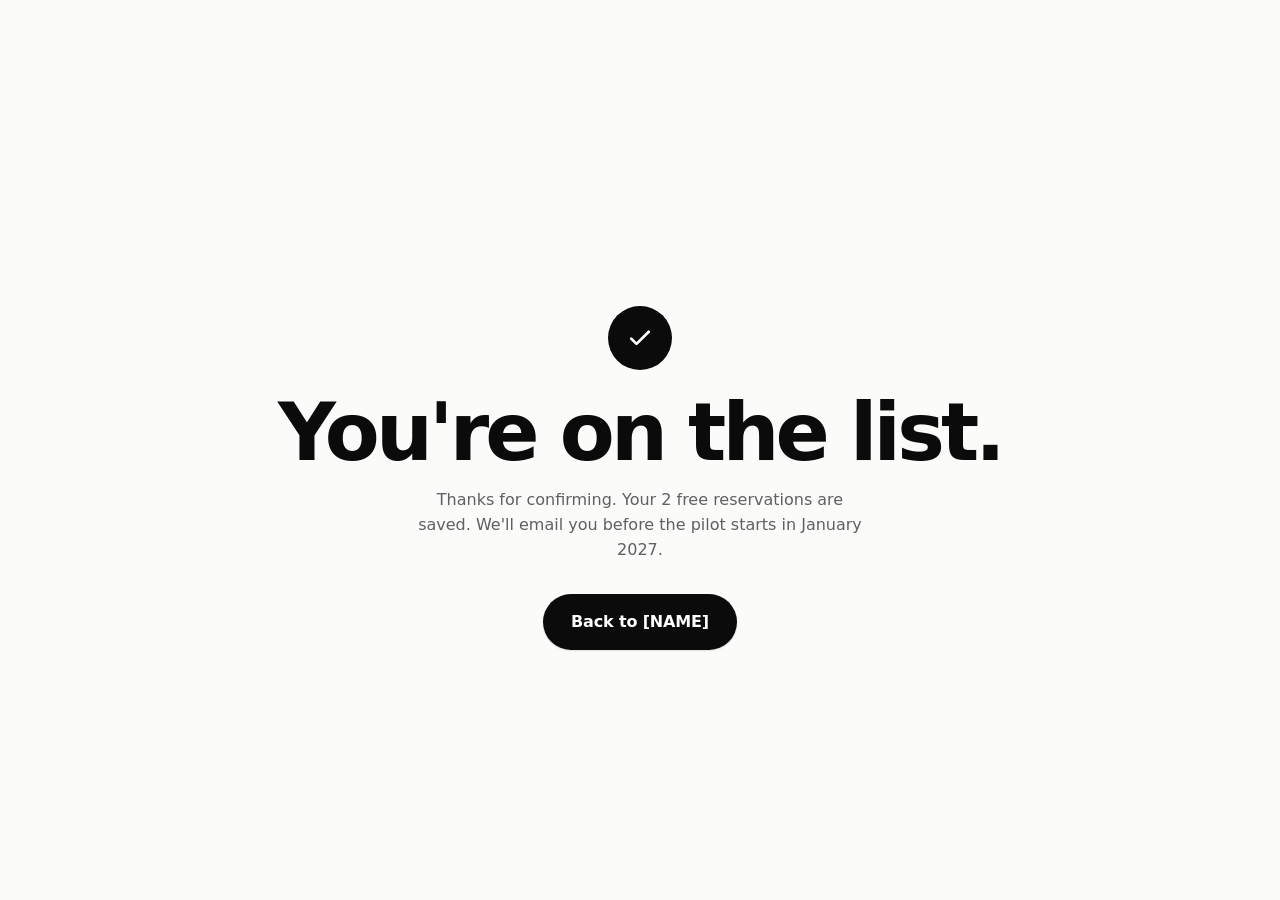
==== bikeshare-website/site/confirmed.html @ a15483eb "Add pre-launch waitlist website for the student bike sharing pilot Static one-page site in bikeshare" ====
<!doctype html>
<!-- Landing page after clicking the confirmation link in the email.
     The backend redirects here with ?status=ok | already | invalid. -->
<html lang="en">
<head>
  <meta charset="utf-8">
  <meta name="viewport" content="width=device-width, initial-scale=1, viewport-fit=cover">
  <title>You're on the list · [NAME]</title>
  <meta name="robots" content="noindex">
  <link rel="icon" href="img/favicon.svg" type="image/svg+xml">
  <link rel="stylesheet" href="css/style.css">
  <script src="js/confirmed.js" defer></script>
</head>
<body>
  <main class="page-center">
    <div>
      <div class="thanks__icon" data-icon><svg viewBox="0 0 24 24"><path d="M5 12.5l4.2 4.2L19 7" fill="none" stroke="currentColor" stroke-width="2.2" stroke-linecap="round" stroke-linejoin="round"/></svg></div>
      <h1 class="h2" data-title>You're on the list.</h1>
      <p data-text>Thanks for confirming. Your 2 free reservations are saved. We'll email you before the pilot starts in January 2027.</p>
      <a class="btn btn--dark btn--lg" href="index.html">Back to [NAME]</a>
    </div>
  </main>
</body>
</html>
---- bikeshare-website/site/css/style.css ----
/* ==========================================================================
   [NAME] · stylesheet
   --------------------------------------------------------------------------
   1. Design tokens (colours, type, spacing)  <- change the look here
   2. Font (self-hosted Inter)
   3. Base + layout helpers
   4. Buttons, badges, lists
   5. Header: liquid glass pill + frosted fallback
   6. Sections (hero, ticker, problem, steps, pricing, owners, safety,
      sign up, FAQ, team, footer)
   7. Phone mockups
   8. Scroll animations + reduced motion
   9. Legal pages
   ========================================================================== */

/* 1. DESIGN TOKENS --------------------------------------------------------- */
:root {
  --bg: #FBFBFA;          /* page background (light off-white) */
  --surface: #FFFFFF;     /* inputs, featured cards */
  --card: #F2F2EF;        /* soft light grey cards */
  --ink: #0B0B0C;         /* near-black text + dark buttons */
  --ink-2: #5F5F64;       /* calm grey body text */
  --ink-3: #8E8E93;       /* hints, captions */
  --line: #E6E6E2;        /* hairlines */
  --accent: #FF5A1F;      /* the ONE accent colour, use sparingly */
  --accent-soft: #FFE6DC;
  --ok: #22A861;          /* "free" status in the app mockups */

  --font: "Inter", ui-sans-serif, system-ui, -apple-system, "Segoe UI", Roboto, sans-serif;
  --radius-sm: 14px;
  --radius: 24px;         /* cards */
  --radius-lg: 32px;      /* big cards */
  --container: 1120px;
  --gutter: 20px;
  --section: clamp(88px, 13vw, 168px);
  --ease: cubic-bezier(.2, .7, .2, 1);

  color-scheme: light;
  interpolate-size: allow-keywords; /* smooth FAQ open/close in browsers that support it */
}

/* 2. FONT -----------------------------------------------------------------
   Inter variable (weights 100-900), Latin subset, served from /fonts.
   License: SIL Open Font License, see fonts/OFL-LICENSE.txt */
@font-face {
  font-family: "Inter";
  src: url("../fonts/inter-latin-wght.woff2") format("woff2");
  font-weight: 100 900;
  font-style: normal;
  font-display: swap;
}

/* 3. BASE ------------------------------------------------------------------ */
*, *::before, *::after { box-sizing: border-box; }
html { -webkit-text-size-adjust: 100%; scroll-behavior: smooth; scroll-padding-top: 96px; }
body {
  margin: 0;
  background: var(--bg);
  color: var(--ink);
  font-family: var(--font);
  font-size: 16px;
  line-height: 1.55;
  font-feature-settings: "cv11", "ss03";
  -webkit-font-smoothing: antialiased;
  -moz-osx-font-smoothing: grayscale;
  text-rendering: optimizeLegibility;
  overflow-x: clip;
}
img, svg { display: block; max-width: 100%; }
a { color: inherit; }
h1, h2, h3, h4, p { margin: 0; }
ul { margin: 0; padding: 0; list-style: none; }
button, input, select { font: inherit; color: inherit; }
:focus-visible { outline: 2px solid var(--accent); outline-offset: 3px; border-radius: 6px; }
[hidden] { display: none !important; }

.svg-defs { position: absolute; width: 0; height: 0; overflow: hidden; }
.skip-link {
  position: absolute; left: 12px; top: -60px; z-index: 100;
  background: var(--ink); color: #fff; padding: 10px 16px; border-radius: 999px; text-decoration: none;
}
.skip-link:focus { top: 12px; }

.container { width: 100%; max-width: calc(var(--container) + 2 * var(--gutter)); margin-inline: auto; padding-inline: var(--gutter); }
.container--narrow { max-width: calc(800px + 2 * var(--gutter)); }
.section { padding-block: var(--section); }
.section--tight-top { padding-top: 0; }

/* Typography scale: huge, tight headlines vs. small calm body */
.eyebrow {
  display: inline-flex; align-items: center; gap: 8px;
  font-size: 13px; font-weight: 600; color: var(--ink-2); letter-spacing: .01em;
  margin-bottom: 20px;
}
.eyebrow::before { content: ""; width: 6px; height: 6px; border-radius: 50%; background: var(--accent); }
.h2 {
  font-size: clamp(2.5rem, 7.4vw, 5rem);
  font-weight: 700; letter-spacing: -.048em; line-height: .98;
  max-width: 13em; text-wrap: balance;
}
.h2--sm { font-size: clamp(2.5rem, 6vw, 4rem); }
.h3 { font-size: clamp(1.35rem, 2.6vw, 1.75rem); font-weight: 650; letter-spacing: -.03em; line-height: 1.1; text-wrap: balance; }
.lead { margin-top: 20px; font-size: clamp(1rem, 1.6vw, 1.15rem); color: var(--ink-2); max-width: 34em; text-wrap: pretty; }

/* 4. BUTTONS, BADGES, LISTS ----------------------------------------------- */
.btn {
  --h: 48px;
  display: inline-flex; align-items: center; justify-content: center; gap: 10px;
  height: var(--h); padding: 0 22px; border: 0; border-radius: 999px;
  font-size: 15px; font-weight: 600; letter-spacing: -.01em; text-decoration: none; white-space: nowrap;
  cursor: pointer;
  transition: transform .25s var(--ease), background-color .25s, color .25s, box-shadow .25s;
}
.btn:active { transform: scale(.98); }
.btn--sm { --h: 42px; padding: 0 18px; font-size: 14px; }
.btn--lg { --h: 56px; padding: 0 28px; font-size: 16px; }
.btn--block { width: 100%; }
.btn--dark { background: var(--ink); color: #fff; box-shadow: 0 1px 2px rgba(0,0,0,.12); }
.btn--dark:hover { background: #26262A; transform: translateY(-1px); box-shadow: 0 8px 20px -6px rgba(0,0,0,.35); }
.btn--outline { background: transparent; color: var(--ink); box-shadow: inset 0 0 0 1.5px var(--ink); }
.btn--outline:hover { background: var(--ink); color: #fff; transform: translateY(-1px); }
.btn--light { background: #fff; color: var(--ink); }
.btn--light:hover { background: #ECECEA; transform: translateY(-1px); }
.btn__icon { width: 18px; height: 18px; transition: transform .25s var(--ease); }
.btn:hover .btn__icon { transform: translateX(3px); }
.btn[aria-busy="true"] { opacity: .7; pointer-events: none; }

.badge {
  display: inline-flex; align-items: center; gap: 10px;
  padding: 7px 14px 7px 10px; border-radius: 999px;
  background: var(--surface); box-shadow: inset 0 0 0 1px var(--line), 0 1px 2px rgba(0,0,0,.04);
  font-size: 14px; font-weight: 550; color: var(--ink);
}
.badge__dot { width: 8px; height: 8px; border-radius: 50%; background: var(--accent); box-shadow: 0 0 0 4px var(--accent-soft); }

.list { display: grid; gap: 12px; margin: 24px 0 28px; font-size: 15px; color: var(--ink-2); }
.list li { display: flex; gap: 12px; align-items: flex-start; }
.list svg { flex: none; width: 20px; height: 20px; margin-top: 1px; color: var(--ink); }
.list--lg { font-size: 16px; gap: 14px; }
.pill-note {
  display: inline-block; margin-left: 4px; padding: 1px 8px; border-radius: 999px;
  background: var(--card); color: var(--ink-2); font-size: 12px; font-weight: 600; vertical-align: 1px;
}
.dot { display: inline-block; width: 8px; height: 8px; border-radius: 50%; background: var(--ink-3); }
.dot--ok { background: var(--ok); }

.card { background: var(--card); border-radius: var(--radius); }

/* 5. HEADER · LIQUID GLASS -------------------------------------------------
   Default styles = frosted-glass fallback (Safari, Firefox, iOS browsers).
   js/liquid-glass.js adds .glass--svg in Chromium, which switches to the
   real refraction filter defined in index.html (#liquid-glass). */
.site-header {
  position: fixed; z-index: 50; left: 0; right: 0;
  top: max(12px, env(safe-area-inset-top));
  display: flex; flex-direction: column; align-items: center; gap: 8px;
  padding-inline: 12px;
  pointer-events: none;
}
.glass {
  pointer-events: auto;
  position: relative; isolation: isolate;
  display: flex; align-items: center; gap: 8px;
  width: min(100%, 780px); height: 60px; padding: 0 8px 0 16px;
  border-radius: 999px;

  /* Frosted fallback: blur + saturation */
  background: rgba(255, 255, 255, .64);
  -webkit-backdrop-filter: blur(18px) saturate(180%);
  backdrop-filter: blur(18px) saturate(180%);

  /* Specular rims (bright top, softer bottom) + soft floating shadow */
  box-shadow:
    inset 0 1px 0 rgba(255, 255, 255, .95),
    inset 0 -1px 0 rgba(255, 255, 255, .5),
    inset 0 0 0 1px rgba(255, 255, 255, .28),
    0 0 0 .5px rgba(0, 0, 0, .07),
    0 2px 4px rgba(0, 0, 0, .04),
    0 14px 34px -10px rgba(0, 0, 0, .22);
  transition: box-shadow .3s, background-color .3s;
}
/* Gradient rim: catches light top-left and bottom, like a curved glass edge */
.glass::before {
  content: ""; position: absolute; inset: 0; z-index: -1; border-radius: inherit; padding: 1px;
  background: linear-gradient(170deg, rgba(255,255,255,1) 0%, rgba(255,255,255,.15) 35%, rgba(255,255,255,0) 60%, rgba(255,255,255,.7) 100%);
  -webkit-mask: linear-gradient(#000 0 0) content-box, linear-gradient(#000 0 0);
  -webkit-mask-composite: xor;
  mask: linear-gradient(#000 0 0) content-box exclude, linear-gradient(#000 0 0);
  pointer-events: none;
}
/* Soft inner sheen along the top half */
.glass::after {
  content: ""; position: absolute; inset: 1px; z-index: -1; border-radius: inherit;
  background: radial-gradient(120% 90% at 50% -30%, rgba(255,255,255,.55), rgba(255,255,255,0) 60%);
  pointer-events: none;
}
/* Real liquid glass (Chromium): refraction via SVG filter, very light tint so
   the bent content stays visible. The tint is a bit stronger in the middle. */
.glass.glass--svg {
  background:
    radial-gradient(70% 120% at 50% 50%, rgba(255,255,255,.34), rgba(255,255,255,.12));
  -webkit-backdrop-filter: url(#liquid-glass);
  backdrop-filter: url(#liquid-glass);
}
/* Users who ask for less transparency get a solid header */
@media (prefers-reduced-transparency: reduce) {
  .glass, .glass.glass--svg { background: rgba(255,255,255,.97); -webkit-backdrop-filter: none; backdrop-filter: none; }
}

.logo { display: inline-flex; align-items: center; gap: 9px; text-decoration: none; font-weight: 700; letter-spacing: -.03em; font-size: 17px; margin-right: auto; }
.logo__mark { width: 30px; height: 30px; color: var(--ink); }
.logo__mark svg { width: 100%; height: 100%; }

.nav { position: relative; display: flex; align-items: center; gap: 2px; }
.nav__link {
  position: relative; z-index: 1;
  padding: 9px 15px; border-radius: 999px;
  font-size: 14px; font-weight: 550; color: #2A2A2E; text-decoration: none;
  transition: color .2s;
}
.nav__link:hover { color: var(--ink); }
/* The small glass "lens" that slides to the hovered link (positioned by JS) */
.nav__lens {
  position: absolute; left: 0; top: 50%; height: 38px; width: var(--w, 0px);
  transform: translate(var(--x, 0px), -50%);
  border-radius: 999px;
  background: rgba(255, 255, 255, .6);
  box-shadow: inset 0 1px 0 #fff, inset 0 -1px 0 rgba(255,255,255,.6), 0 0 0 .5px rgba(0,0,0,.06), 0 4px 12px -4px rgba(0,0,0,.18);
  -webkit-backdrop-filter: blur(6px) saturate(160%);
  backdrop-filter: blur(6px) saturate(160%);
  opacity: 0;
  transition: transform .45s var(--ease), width .45s var(--ease), opacity .25s;
  pointer-events: none;
}
.nav.is-hovering .nav__lens { opacity: 1; }
.header__cta { margin-left: 4px; }
.show-xs { display: none; }

.menu-toggle {
  display: none; width: 42px; height: 42px; border: 0; border-radius: 50%;
  background: rgba(255,255,255,.5); box-shadow: inset 0 0 0 1px rgba(0,0,0,.06);
  align-items: center; justify-content: center; cursor: pointer;
}
.menu-toggle svg { width: 20px; height: 20px; }
.mobile-menu {
  pointer-events: auto;
  width: min(100%, 780px); padding: 8px; border-radius: 24px;
  display: grid;
  background: rgba(255,255,255,.9);
  -webkit-backdrop-filter: blur(20px) saturate(180%);
  backdrop-filter: blur(20px) saturate(180%);
  box-shadow: inset 0 1px 0 #fff, 0 0 0 .5px rgba(0,0,0,.07), 0 18px 40px -12px rgba(0,0,0,.25);
  animation: menu-in .3s var(--ease);
}
.mobile-menu a { padding: 14px 16px; border-radius: 14px; font-size: 17px; font-weight: 600; letter-spacing: -.02em; text-decoration: none; }
.mobile-menu a:active { background: rgba(0,0,0,.05); }
@keyframes menu-in { from { opacity: 0; transform: translateY(-8px) scale(.98); } }

@media (max-width: 760px) {
  .nav { display: none; }
  .menu-toggle { display: inline-flex; }
  .glass { height: 56px; padding: 0 7px 0 14px; gap: 6px; }
}
@media (max-width: 380px) {
  .hide-xs { display: none; }
  .show-xs { display: inline; }
}

/* 6. SECTIONS -------------------------------------------------------------- */

/* --- Hero --- */
.hero { position: relative; padding-top: clamp(128px, 13vw, 168px); overflow: hidden; }
.hero__map { position: absolute; inset: 0 0 auto 0; width: 100%; height: 760px; z-index: -1; pointer-events: none; }
.hero__route { animation: route 30s linear infinite; }
@keyframes route { to { stroke-dashoffset: -600; } }
.hero__inner { display: flex; flex-direction: column; align-items: center; text-align: center; }
.hero__title {
  margin-top: 28px;
  font-size: clamp(3.5rem, 13vw, 8rem);
  font-weight: 750; letter-spacing: -.058em; line-height: .9;
}
.hero__sub { margin-top: 24px; font-size: clamp(1.05rem, 2vw, 1.3rem); color: var(--ink-2); max-width: 26em; text-wrap: balance; }
.hero__actions { margin-top: 36px; display: flex; flex-wrap: wrap; gap: 12px; justify-content: center; }
.hero__meta { margin-top: 20px; font-size: 13px; color: var(--ink-3); }
.hero__visual {
  position: relative; margin-top: clamp(56px, 6vw, 72px);
  aspect-ratio: 16 / 9; border-radius: var(--radius-lg); overflow: hidden;
  background: #DCEAFF;
}
.scene { position: absolute; inset: 0; width: 100%; height: 100%; }
.hero__phones {
  position: absolute; inset: 0; display: flex; justify-content: center; align-items: flex-start;
  gap: clamp(16px, 3vw, 40px); padding-top: 6%;
}
.phone--main { font-size: clamp(12px, 1.55vw, 17.5px); }
.phone--side { font-size: clamp(11px, 1.3vw, 15px); margin-top: 7%; }
@media (max-width: 760px) {
  .hero__actions { width: 100%; flex-direction: column; }
  .hero__actions .btn { width: 100%; }
  .hero__visual { aspect-ratio: 4 / 5; border-radius: 28px; }
  .hero__phones { padding-top: 10%; }
  .phone--main { font-size: clamp(11px, 3.6vw, 15px); }
  .phone--side { display: none; }
}

/* --- Trust ticker --- */
.ticker {
  margin-top: clamp(48px, 7vw, 80px);
  border-block: 1px solid var(--line);
  overflow: hidden; padding-block: 20px;
  -webkit-mask: linear-gradient(90deg, transparent, #000 10%, #000 90%, transparent);
  mask: linear-gradient(90deg, transparent, #000 10%, #000 90%, transparent);
}
.ticker__track { display: flex; width: max-content; animation: ticker 42s linear infinite; }
.ticker:hover .ticker__track { animation-play-state: paused; }
.ticker__list { display: flex; flex: none; }
.ticker__list li { display: flex; align-items: center; white-space: nowrap; font-size: 15px; font-weight: 550; color: var(--ink-2); letter-spacing: -.01em; }
.ticker__list li::after { content: ""; width: 5px; height: 5px; margin: 0 28px; border-radius: 50%; background: var(--ink-3); }
@keyframes ticker { to { transform: translateX(-50%); } }

/* --- Problem --- */
.bignum { margin-top: clamp(56px, 9vw, 112px); }
.bignum__value {
  font-size: clamp(6rem, 25vw, 17rem); font-weight: 750; letter-spacing: -.07em; line-height: .82;
  font-variant-numeric: tabular-nums;
}
.bignum__value span { color: var(--accent); letter-spacing: -.05em; }
.bignum__caption { margin-top: 20px; font-size: clamp(1.25rem, 3vw, 2rem); letter-spacing: -.03em; line-height: 1.2; color: var(--ink-2); font-weight: 550; }
.bignum__caption strong { color: var(--ink); font-weight: 650; }

.compare { margin-top: 48px; display: grid; gap: 14px; max-width: 640px; }
.compare__row { display: grid; grid-template-columns: 72px 1fr 112px; align-items: center; gap: 16px; font-size: 14px; color: var(--ink-2); }
.compare__label { font-weight: 600; color: var(--ink); }
.compare__bar { height: 10px; border-radius: 99px; background: #CFCFCB; width: calc(var(--v) / 30 * 100%); transform-origin: left; }
.compare__row--accent .compare__bar { background: var(--accent); }
.compare__row--accent .compare__val { color: var(--ink); font-weight: 600; }
.js .compare .compare__bar { transform: scaleX(0); transition: transform 1.2s var(--ease) .3s; }
.js .compare.is-in .compare__bar { transform: none; }

/* --- How it works --- */
.steps { margin-top: clamp(48px, 7vw, 80px); display: grid; grid-template-columns: repeat(2, 1fr); gap: 16px; }
.step { display: flex; flex-direction: column; padding: clamp(28px, 4vw, 44px); padding-bottom: 0; overflow: hidden; transition: transform .4s var(--ease), box-shadow .4s; }
.step:hover { transform: translateY(-4px); box-shadow: 0 24px 48px -24px rgba(0,0,0,.18); }
.step__num { display: block; font-size: 13px; font-weight: 650; color: var(--accent); margin-bottom: 18px; font-variant-numeric: tabular-nums; }
.step__text p { margin-top: 12px; color: var(--ink-2); font-size: 15px; max-width: 26em; }
.step__visual { margin-top: 36px; height: 280px; display: flex; justify-content: center; align-items: flex-start; overflow: hidden; }
.phone--crop { font-size: 14px; transition: transform .5s var(--ease); }
.step:hover .phone--crop { transform: translateY(-8px); }
@media (max-width: 760px) {
  .steps { grid-template-columns: 1fr; }
  .step__visual { height: 240px; }
  .phone--crop { font-size: 13px; }
}

/* --- Pricing --- */
.plans { margin-top: clamp(48px, 7vw, 80px); display: grid; grid-template-columns: repeat(3, 1fr); gap: 16px; align-items: stretch; }
.plan { position: relative; display: flex; flex-direction: column; padding: 36px 32px 32px; transition: transform .4s var(--ease), box-shadow .4s; }
.plan:hover { transform: translateY(-4px); }
.plan .btn { margin-top: auto; }
.plan__name { font-size: 18px; font-weight: 650; letter-spacing: -.02em; }
.plan__price { margin-top: 18px; display: flex; align-items: baseline; gap: 8px; }
.plan__price b { font-size: clamp(2.8rem, 5vw, 3.6rem); font-weight: 750; letter-spacing: -.05em; line-height: 1; }
.plan__price span { font-size: 14px; color: var(--ink-2); }
.plan__desc { margin-top: 10px; font-size: 15px; color: var(--ink-2); }
.plan--featured {
  background: var(--surface);
  box-shadow: inset 0 0 0 1.5px var(--ink), 0 30px 60px -30px rgba(0,0,0,.28);
}
.plan--featured .list svg { color: var(--accent); }
.plan__badge {
  position: absolute; top: 20px; right: 20px;
  padding: 5px 11px; border-radius: 999px;
  background: var(--accent-soft); color: #B93A0B; font-size: 12px; font-weight: 650;
}
@media (max-width: 900px) {
  .plans { grid-template-columns: 1fr; }
  .plan--featured { order: -1; }
}

/* --- For owners --- */
.owner-card {
  margin-top: clamp(48px, 7vw, 80px);
  display: grid; grid-template-columns: 1.15fr 1fr; gap: clamp(32px, 5vw, 64px); align-items: center;
  padding: clamp(28px, 5vw, 64px); border-radius: var(--radius-lg); background: var(--card);
}
.owner-card__worth { display: flex; flex-wrap: wrap; align-items: baseline; gap: 4px 12px; }
.owner-card__worth b { font-size: clamp(1.8rem, 3.6vw, 2.6rem); font-weight: 750; letter-spacing: -.045em; }
.owner-card__worth span { font-size: 15px; color: var(--ink-2); }
.owner-card__req { margin-bottom: 28px; font-size: 13px; color: var(--ink-3); }
.owner-card__req b { color: var(--ink-2); font-weight: 600; }
.owner-illu {
  position: relative; aspect-ratio: 1; border-radius: var(--radius);
  background: var(--surface); box-shadow: inset 0 0 0 1px var(--line);
  display: grid; place-items: center; overflow: hidden;
}
.owner-illu::before { content: ""; position: absolute; left: 10%; right: 10%; bottom: 26%; height: 2px; background: var(--line); }
.owner-illu__bike { width: 72%; height: auto; aspect-ratio: 120 / 76; color: var(--ink); transform: translateY(4%); }
.callout {
  position: absolute; display: inline-flex; align-items: center; gap: 8px;
  padding: 8px 14px 8px 10px; border-radius: 999px; background: var(--surface);
  font-size: 13px; font-weight: 600; white-space: nowrap;
  box-shadow: 0 0 0 1px var(--line), 0 10px 24px -12px rgba(0,0,0,.25);
}
.callout svg { width: 18px; height: 18px; color: var(--accent); }
.callout--gps { top: 16%; left: 12%; }
.callout--lock { top: 30%; right: 8%; }
.callout--you { bottom: 10%; left: 50%; transform: translateX(-50%); color: var(--ink-2); }
@media (max-width: 900px) {
  .owner-card { grid-template-columns: 1fr; }
  .owner-card__visual { order: -1; }
  .owner-card .btn { width: 100%; }
}

/* --- Safety --- */
.safety { margin-top: clamp(48px, 7vw, 80px); display: grid; grid-template-columns: repeat(3, 1fr); gap: 40px 32px; }
.safety li { padding-top: 24px; border-top: 1px solid var(--line); }
.safety__icon { display: grid; place-items: center; width: 44px; height: 44px; margin-bottom: 20px; border-radius: 12px; background: var(--card); }
.safety__icon svg { width: 24px; height: 24px; }
.safety b { display: block; font-size: 17px; font-weight: 650; letter-spacing: -.02em; }
.safety p { margin-top: 6px; font-size: 15px; color: var(--ink-2); }
@media (max-width: 900px) { .safety { grid-template-columns: repeat(2, 1fr); } }
@media (max-width: 520px) { .safety { grid-template-columns: 1fr; gap: 28px; } }

/* --- Sign up --- */
.signup {
  display: grid; grid-template-columns: 1fr 1.1fr; gap: clamp(32px, 5vw, 72px);
  padding: clamp(28px, 5vw, 64px); border-radius: var(--radius-lg); background: var(--card);
}
.counter { margin-top: 40px; display: grid; gap: 18px; max-width: 380px; }
.counter__total { font-size: 15px; color: var(--ink-2); }
.counter__total b { display: block; font-size: clamp(3rem, 6vw, 4.25rem); font-weight: 750; letter-spacing: -.05em; line-height: 1; color: var(--ink); font-variant-numeric: tabular-nums; margin-bottom: 6px; }
.goal__row { display: flex; justify-content: space-between; font-size: 13px; color: var(--ink-2); margin-bottom: 8px; font-variant-numeric: tabular-nums; }
.goal__row b { color: var(--ink); font-weight: 650; }
.goal__bar { height: 6px; border-radius: 99px; background: #E0E0DC; overflow: hidden; }
.goal__bar i { display: block; height: 100%; width: 0; border-radius: inherit; background: var(--ink); transition: width 1.2s var(--ease); }
.goal:last-child .goal__bar i { background: var(--accent); }

.signup__formwrap { background: var(--surface); border-radius: var(--radius); padding: clamp(22px, 3.5vw, 36px); box-shadow: 0 1px 2px rgba(0,0,0,.04); }
.form { display: grid; gap: 18px; }
.field { display: grid; gap: 8px; margin: 0; padding: 0; border: 0; min-width: 0; }
.field label, .field legend { font-size: 14px; font-weight: 600; padding: 0; margin-bottom: 0; }
.field legend { margin-bottom: 8px; }
.field input, .field select {
  width: 100%; height: 52px; padding: 0 16px;
  border: 1px solid var(--line); border-radius: var(--radius-sm); background: var(--bg);
  font-size: 16px; /* 16px prevents iOS zoom on focus */
  transition: border-color .2s, box-shadow .2s, background-color .2s;
  -webkit-appearance: none; appearance: none;
}
.field select {
  background-image: url("data:image/svg+xml,%3Csvg xmlns='http://www.w3.org/2000/svg' viewBox='0 0 24 24'%3E%3Cpath d='M6 9l6 6 6-6' fill='none' stroke='%230B0B0C' stroke-width='2' stroke-linecap='round'/%3E%3C/svg%3E");
  background-repeat: no-repeat; background-position: right 14px center; background-size: 18px;
}
.field input::placeholder { color: #A5A5A9; }
.field input:focus, .field select:focus { outline: none; background: var(--surface); border-color: var(--ink); box-shadow: 0 0 0 4px rgba(11,11,12,.07); }
.field input[aria-invalid="true"], .field select[aria-invalid="true"] { border-color: #D93A2B; box-shadow: 0 0 0 4px rgba(217,58,43,.1); }
.field__hint { font-size: 13px; color: var(--ink-3); }

.segmented { display: grid; grid-template-columns: repeat(3, 1fr); gap: 4px; padding: 4px; border-radius: var(--radius-sm); background: var(--card); }
.segmented label { position: relative; margin: 0; cursor: pointer; }
.segmented input { position: absolute; opacity: 0; inset: 0; cursor: pointer; }
.segmented span {
  display: flex; align-items: center; justify-content: center; text-align: center;
  min-height: 44px; padding: 6px 8px; border-radius: 11px;
  font-size: 14px; font-weight: 600; color: var(--ink-2); line-height: 1.2;
  transition: background-color .25s, color .25s, box-shadow .25s;
}
.segmented input:checked + span { background: var(--ink); color: #fff; box-shadow: 0 2px 6px rgba(0,0,0,.18); }
.segmented input:focus-visible + span { outline: 2px solid var(--accent); outline-offset: 2px; }

.check { position: relative; display: flex; gap: 12px; align-items: flex-start; font-size: 14px; color: var(--ink-2); cursor: pointer; line-height: 1.45; }
.check input { position: absolute; opacity: 0; width: 22px; height: 22px; margin: 0; cursor: pointer; }
.check__box {
  flex: none; display: grid; place-items: center; width: 22px; height: 22px; border-radius: 7px;
  background: var(--bg); box-shadow: inset 0 0 0 1.5px #C9C9C5; transition: background-color .2s, box-shadow .2s;
}
.check__box svg { width: 14px; height: 14px; color: #fff; opacity: 0; transform: scale(.6); transition: opacity .2s, transform .25s var(--ease); }
.check input:checked + .check__box { background: var(--ink); box-shadow: none; }
.check input:checked + .check__box svg { opacity: 1; transform: none; }
.check input:focus-visible + .check__box { outline: 2px solid var(--accent); outline-offset: 2px; }
.check input[aria-invalid="true"] + .check__box { box-shadow: inset 0 0 0 1.5px #D93A2B; }
.check a { color: var(--ink); text-underline-offset: 2px; }

.hp { position: absolute; left: -10000px; width: 1px; height: 1px; overflow: hidden; }
.form__error { padding: 12px 14px; border-radius: 12px; background: #FDECEA; color: #A42A1E; font-size: 14px; }
.form__fine { font-size: 13px; color: var(--ink-3); text-align: center; }

.thanks { text-align: center; padding: 32px 8px; outline: none; animation: thanks-in .6s var(--ease); }
.thanks__icon { display: grid; place-items: center; width: 64px; height: 64px; margin: 0 auto 24px; border-radius: 50%; background: var(--ink); color: #fff; }
.thanks__icon svg { width: 30px; height: 30px; }
.thanks p { margin: 12px auto 0; max-width: 26em; color: var(--ink-2); }
.thanks p b { color: var(--ink); overflow-wrap: anywhere; }
@keyframes thanks-in { from { opacity: 0; transform: translateY(12px); } }

@media (max-width: 900px) {
  .signup { grid-template-columns: 1fr; }
  .signup__formwrap { margin-inline: calc(clamp(28px, 5vw, 64px) * -1 + 8px); margin-bottom: calc(clamp(28px, 5vw, 64px) * -1 + 8px); }
}

/* --- FAQ --- */
.faq { margin-top: 48px; border-top: 1px solid var(--line); }
.faq details { border-bottom: 1px solid var(--line); }
.faq summary {
  display: flex; align-items: center; justify-content: space-between; gap: 24px;
  padding: 24px 0; cursor: pointer; list-style: none;
  font-size: clamp(1.05rem, 2vw, 1.25rem); font-weight: 600; letter-spacing: -.02em;
}
.faq summary::-webkit-details-marker { display: none; }
.faq summary svg { flex: none; width: 22px; height: 22px; color: var(--ink-2); transition: transform .35s var(--ease); }
.faq details[open] summary svg { transform: rotate(45deg); }
.faq details p { padding-bottom: 24px; max-width: 38em; color: var(--ink-2); }
.faq details::details-content { height: 0; overflow: clip; transition: height .4s var(--ease), content-visibility .4s allow-discrete; }
.faq details[open]::details-content { height: auto; }

/* --- Team --- */
.team { margin-top: clamp(48px, 7vw, 80px); display: grid; grid-template-columns: repeat(4, 1fr); gap: 16px; }
.team li { display: flex; flex-direction: column; padding: 28px; border-radius: var(--radius); background: var(--card); transition: transform .4s var(--ease); }
.team li:hover { transform: translateY(-4px); }
.team b { margin-top: 40px; font-size: 18px; font-weight: 650; letter-spacing: -.02em; }
.team li > span:last-child { font-size: 14px; color: var(--ink-2); }
.avatar { display: grid; place-items: center; width: 64px; height: 64px; border-radius: 50%; font-size: 22px; font-weight: 700; letter-spacing: -.02em; }
.avatar--1 { background: #FFE2D6; } .avatar--2 { background: #DDE8FF; }
.avatar--3 { background: #D7F1E2; } .avatar--4 { background: #FFF0C4; }
@media (max-width: 900px) { .team { grid-template-columns: repeat(2, 1fr); } }

/* --- Footer --- */
.footer { background: var(--ink); color: #A1A1A6; padding: clamp(72px, 10vw, 120px) 0 32px; margin-top: var(--section); }
.footer a { text-decoration: none; transition: color .2s; }
.footer a:hover { color: #fff; }
.footer__top { display: grid; grid-template-columns: 1fr 1.6fr; gap: 56px; }
.footer__word { font-size: clamp(3rem, 8vw, 6rem); font-weight: 750; letter-spacing: -.06em; line-height: .9; color: #fff; margin-bottom: 20px; }
.footer__brand p:not(.footer__word) { margin-bottom: 28px; font-size: 15px; }
.footer__cols { display: grid; grid-template-columns: repeat(4, 1fr); gap: 32px; }
.footer__cols div { display: grid; align-content: start; gap: 12px; font-size: 14px; }
.footer__cols h4 { margin-bottom: 6px; font-size: 13px; font-weight: 600; color: #fff; }
.footer__bottom { margin-top: 80px; padding-top: 24px; border-top: 1px solid #222225; display: flex; flex-wrap: wrap; justify-content: space-between; gap: 12px; font-size: 13px; }
@media (max-width: 900px) {
  .footer__top { grid-template-columns: 1fr; }
  .footer__cols { grid-template-columns: repeat(2, 1fr); }
}

/* 7. PHONE MOCKUPS ----------------------------------------------------------
   Everything inside is sized in em, so a phone scales with its font-size.
   Width = 17.5em. */
.phone {
  flex: none; width: 17.5em; aspect-ratio: 9 / 19.2; padding: .5em;
  border-radius: 2.9em; background: #111113;
  box-shadow: inset 0 0 0 .12em #3A3A3E, 0 2em 4em -1.5em rgba(10, 20, 40, .45), 0 .6em 1.2em -.4em rgba(10, 20, 40, .25);
  line-height: 1.3;
}
.phone__screen { position: relative; height: 100%; border-radius: 2.4em; overflow: hidden; background: #fff; color: var(--ink); }
.phone__status { position: relative; z-index: 2; display: flex; align-items: center; justify-content: space-between; height: 3em; padding: 0 1.6em; font-size: .78em; font-weight: 650; }
.phone__island { position: absolute; left: 50%; top: .8em; width: 6.2em; height: 1.75em; transform: translateX(-50%); border-radius: 1em; background: #111113; }
.phone__sig { width: 2.2em; height: .75em; border-radius: .25em; background: linear-gradient(90deg, var(--ink) 70%, #CFCFCF 70%); }

.app { padding: .6em 1.15em 1em; display: flex; flex-direction: column; }
.app--center { align-items: center; text-align: center; padding-top: 1.6em; }
.app__eyebrow { font-size: .72em; font-weight: 600; color: var(--ink-3); }
.app__title { margin-top: .15em; font-size: 1.45em; font-weight: 750; letter-spacing: -.035em; }
.app__title--sm { font-size: 1.15em; margin-top: .9em; }
.app__note { margin-top: .6em; font-size: .72em; color: var(--ink-2); line-height: 1.45; }
.app__cta { margin-top: .9em; display: flex; align-items: center; justify-content: center; height: 2.9em; border-radius: 1.45em; background: var(--ink); color: #fff; font-size: .82em; font-weight: 650; }
.app__cta--ghost { width: 100%; margin-top: 1.4em; background: var(--card); color: var(--ink); }

.chips { display: flex; gap: .4em; margin: .9em 0 .8em; }
.chip { padding: .45em .8em; border-radius: 1em; background: var(--card); font-size: .7em; font-weight: 600; color: var(--ink-2); }
.chip--on { background: var(--ink); color: #fff; }

.bike-item { display: flex; align-items: center; gap: .7em; padding: .7em; margin-top: .5em; border-radius: 1em; background: #F6F6F4; }
.bike-item--on { background: #fff; box-shadow: 0 0 0 .12em var(--ink); }
.bike-item__icon { display: grid; place-items: center; width: 2.6em; height: 2.6em; border-radius: .8em; background: #fff; box-shadow: inset 0 0 0 1px var(--line); }
.bike-item__icon svg { width: 1.9em; height: 1.2em; }
.bike-item__body { flex: 1; display: grid; min-width: 0; }
.bike-item__body b { font-size: .8em; font-weight: 650; letter-spacing: -.01em; }
.bike-item__body small { font-size: .66em; color: var(--ink-3); white-space: nowrap; overflow: hidden; text-overflow: ellipsis; }
.tag { padding: .3em .6em; border-radius: 1em; background: #EBEBE8; font-size: .62em; font-weight: 650; color: var(--ink-3); }
.tag--ok { background: #DFF5E8; color: #13804A; }

.mapview { position: relative; height: 62%; margin-top: -3em; }
.mapview--full { height: calc(100% + 3em); }
.mapview svg { width: 100%; height: 100%; }
.mapview__label { position: absolute; padding: .35em .7em; border-radius: 1em; background: #fff; font-size: .66em; font-weight: 650; box-shadow: 0 .3em 1em rgba(0,0,0,.15); white-space: nowrap; }
.mapview__label--a { left: 14%; bottom: 10%; }
.mapview__label--b { right: 6%; top: 30%; background: var(--ink); color: #fff; }
.mapview--full .mapview__label--b { top: 9%; right: 4%; }
.sheet { position: absolute; left: 0; right: 0; bottom: 0; height: 42%; padding: .6em 1.2em; border-radius: 1.6em 1.6em 0 0; background: #fff; box-shadow: 0 -.4em 1.4em rgba(0,0,0,.08); }
.sheet__handle { width: 2.6em; height: .3em; margin: 0 auto .9em; border-radius: 1em; background: #DADAD6; }
.sheet__title { font-size: 1.2em; font-weight: 750; letter-spacing: -.03em; }
.sheet__meta { font-size: .75em; color: var(--ink-2); }
.sheet__row { display: flex; align-items: center; gap: .5em; margin-top: 1em; padding: .7em .8em; border-radius: .9em; background: #F6F6F4; font-size: .7em; font-weight: 600; }

.ring { position: relative; width: 10.5em; height: 10.5em; margin-top: 1.4em; }
.ring svg { width: 100%; height: 100%; }
.ring__label { position: absolute; inset: 0; display: grid; place-content: center; text-align: center; }
.ring__label b { font-size: 2em; font-weight: 750; letter-spacing: -.04em; font-variant-numeric: tabular-nums; line-height: 1; }
.ring__label small { font-size: .72em; color: var(--ink-3); }

.unlock, .done { display: grid; place-items: center; width: 7em; height: 7em; margin-top: 1.6em; border-radius: 50%; }
.unlock { background: var(--accent-soft); color: var(--accent); box-shadow: 0 0 0 .8em #FFF3EE; }
.unlock svg { width: 3em; height: 3em; }
.done { background: var(--ink); color: #fff; }
.done svg { width: 3.2em; height: 3.2em; }

/* 8. SCROLL ANIMATIONS ------------------------------------------------------
   Only active when JS runs (html.js), so the page is fully visible without JS. */
.js .reveal { opacity: 0; transform: translateY(26px); transition: opacity .9s var(--ease), transform .9s var(--ease); transition-delay: var(--d, 0s); }
.js .reveal.is-in { opacity: 1; transform: none; }

@media (prefers-reduced-motion: reduce) {
  html { scroll-behavior: auto; }
  *, *::before, *::after { animation-duration: .01ms !important; animation-iteration-count: 1 !important; transition-duration: .01ms !important; }
  .js .reveal { opacity: 1; transform: none; }
  .ticker__track { animation: none; flex-wrap: wrap; width: auto; justify-content: center; }
  .ticker__list[aria-hidden] { display: none; }
}

/* 9. LEGAL PAGES -------------------------------------------------------------- */
.legal { padding-top: clamp(120px, 16vw, 168px); padding-bottom: 40px; }
.legal h1 { font-size: clamp(2.5rem, 7vw, 4.5rem); font-weight: 750; letter-spacing: -.05em; line-height: 1; }
.legal h2 { margin-top: 48px; font-size: 1.35rem; font-weight: 650; letter-spacing: -.025em; }
.legal p, .legal li { margin-top: 12px; color: var(--ink-2); max-width: 42em; }
.legal ul { list-style: disc; padding-left: 1.25em; }
.legal .note { margin-top: 24px; padding: 16px 18px; border-radius: var(--radius-sm); background: var(--accent-soft); color: #8A2E0C; font-size: 14px; }
.legal-header { position: fixed; top: max(12px, env(safe-area-inset-top)); left: 0; right: 0; z-index: 50; display: flex; justify-content: center; padding-inline: 12px; pointer-events: none; }
.page-center { min-height: 100svh; display: grid; place-items: center; text-align: center; padding: 120px var(--gutter) 64px; }
.page-center p { margin: 16px auto 0; max-width: 28em; color: var(--ink-2); }
.page-center .btn { margin-top: 32px; }
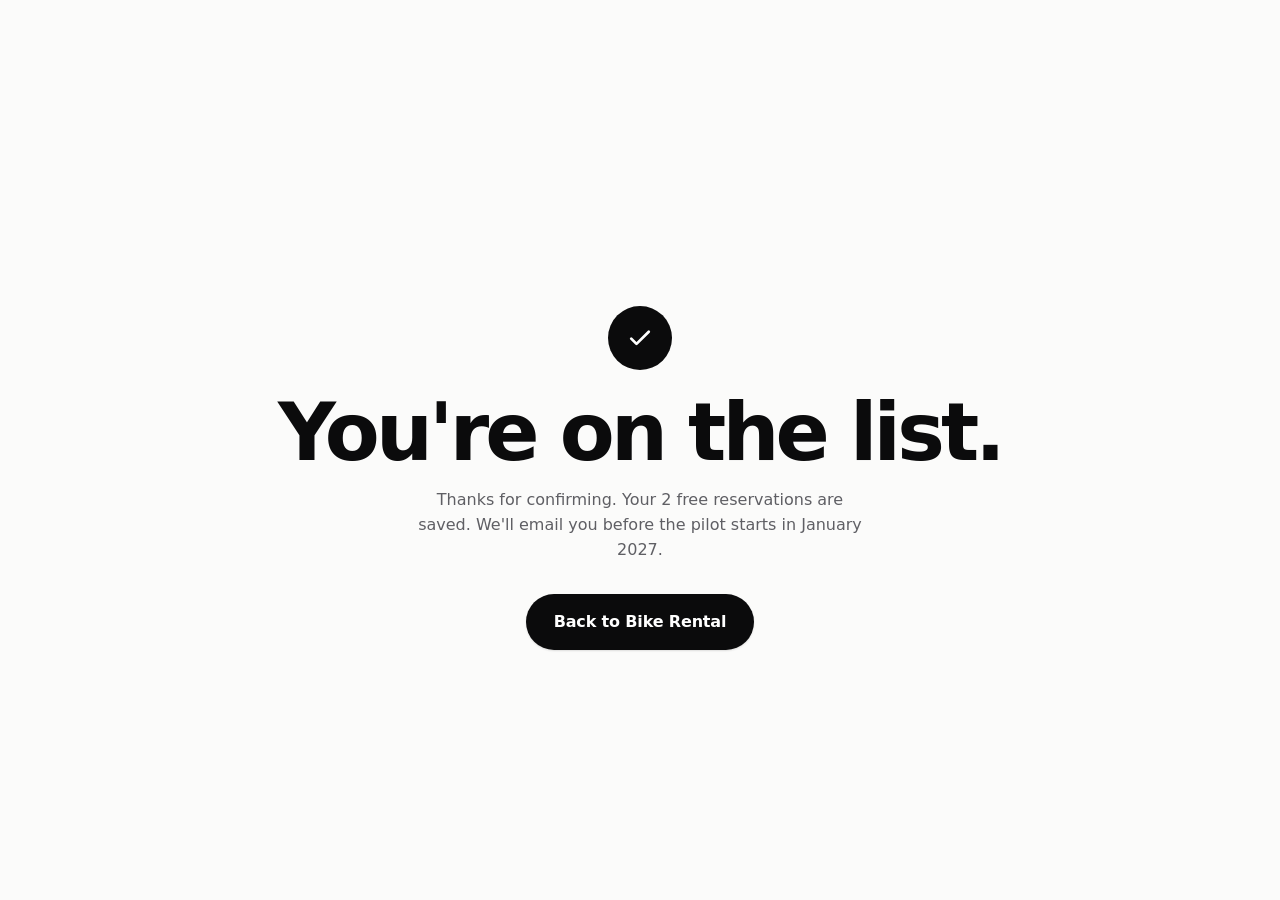
==== commit 4a539b12: "Name the service "Bike Rental" and use the new logo Replace the [NAME] placeholder everywhere, add t" ====
--- a/bikeshare-website/site/confirmed.html
+++ b/bikeshare-website/site/confirmed.html
@@ -5,7 +5,7 @@
 <head>
   <meta charset="utf-8">
   <meta name="viewport" content="width=device-width, initial-scale=1, viewport-fit=cover">
-  <title>You're on the list · [NAME]</title>
+  <title>You're on the list · Bike Rental</title>
   <meta name="robots" content="noindex">
   <link rel="icon" href="img/favicon.svg" type="image/svg+xml">
   <link rel="stylesheet" href="css/style.css">
@@ -17,7 +17,7 @@
       <div class="thanks__icon" data-icon><svg viewBox="0 0 24 24"><path d="M5 12.5l4.2 4.2L19 7" fill="none" stroke="currentColor" stroke-width="2.2" stroke-linecap="round" stroke-linejoin="round"/></svg></div>
       <h1 class="h2" data-title>You're on the list.</h1>
       <p data-text>Thanks for confirming. Your 2 free reservations are saved. We'll email you before the pilot starts in January 2027.</p>
-      <a class="btn btn--dark btn--lg" href="index.html">Back to [NAME]</a>
+      <a class="btn btn--dark btn--lg" href="index.html">Back to Bike Rental</a>
     </div>
   </main>
 </body>
--- a/bikeshare-website/site/css/style.css
+++ b/bikeshare-website/site/css/style.css
@@ -1,5 +1,5 @@
 /* ==========================================================================
-   [NAME] · stylesheet
+   Bike Rental · stylesheet
    --------------------------------------------------------------------------
    1. Design tokens (colours, type, spacing)  <- change the look here
    2. Font (self-hosted Inter)
@@ -208,7 +208,7 @@
 }
 
 .logo { display: inline-flex; align-items: center; gap: 9px; text-decoration: none; font-weight: 700; letter-spacing: -.03em; font-size: 17px; margin-right: auto; }
-.logo__mark { width: 30px; height: 30px; color: var(--ink); }
+.logo__mark { width: 32px; height: 30px; color: var(--ink); }
 .logo__mark svg { width: 100%; height: 100%; }
 
 .nav { position: relative; display: flex; align-items: center; gap: 2px; }
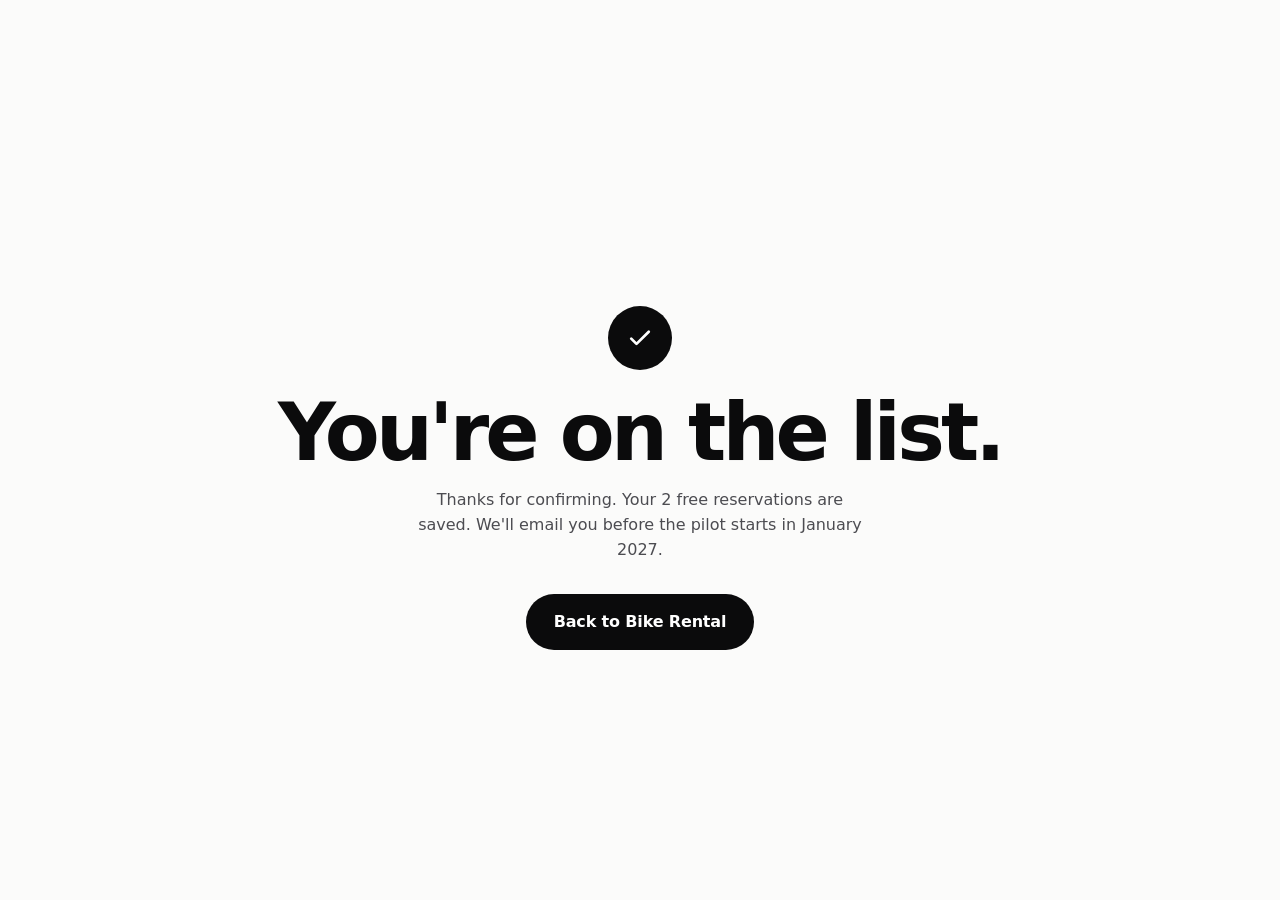
==== commit ada5a889: "Make the waitlist page feel native on phones - Gate all hover styles behind (hover: hover) and (poin" ====
--- a/bikeshare-website/site/confirmed.html
+++ b/bikeshare-website/site/confirmed.html
@@ -4,7 +4,7 @@
 <html lang="en">
 <head>
   <meta charset="utf-8">
-  <meta name="viewport" content="width=device-width, initial-scale=1, viewport-fit=cover">
+  <meta name="viewport" content="width=device-width, initial-scale=1, viewport-fit=cover, interactive-widget=resizes-content">
   <title>You're on the list · Bike Rental</title>
   <meta name="robots" content="noindex">
   <link rel="icon" href="img/favicon.svg" type="image/svg+xml">
--- a/bikeshare-website/site/css/style.css
+++ b/bikeshare-website/site/css/style.css
@@ -19,11 +19,12 @@
   --surface: #FFFFFF;     /* inputs, featured cards */
   --card: #F2F2EF;        /* soft light grey cards */
   --ink: #0B0B0C;         /* near-black text + dark buttons */
-  --ink-2: #5F5F64;       /* calm grey body text */
+  --ink-2: #4C4C51;       /* calm grey body text (7:1+ on the page ground) */
   --ink-3: #8E8E93;       /* hints, captions */
   --line: #E6E6E2;        /* hairlines */
-  --accent: #FF5A1F;      /* the ONE accent colour, use sparingly */
-  --accent-soft: #FFE6DC;
+  --accent: #5DCAA5;      /* the ONE accent colour (logo mint), use sparingly: fills, dots, bars */
+  --accent-strong: #127355; /* darker mint for small text, icons and focus rings (readable on white) */
+  --accent-soft: #DDF4EB;   /* pale mint backgrounds */
   --ok: #22A861;          /* "free" status in the app mockups */
 
   --font: "Inter", ui-sans-serif, system-ui, -apple-system, "Segoe UI", Roboto, sans-serif;
@@ -32,7 +33,7 @@
   --radius-lg: 32px;      /* big cards */
   --container: 1120px;
   --gutter: 20px;
-  --section: clamp(88px, 13vw, 168px);
+  --section: clamp(64px, 8vw, 112px);
   --ease: cubic-bezier(.2, .7, .2, 1);
 
   color-scheme: light;
@@ -52,7 +53,19 @@
 
 /* 3. BASE ------------------------------------------------------------------ */
 *, *::before, *::after { box-sizing: border-box; }
-html { -webkit-text-size-adjust: 100%; scroll-behavior: smooth; scroll-padding-top: 96px; }
+html {
+  -webkit-text-size-adjust: 100%;
+  -webkit-tap-highlight-color: transparent; /* no grey flash on tap; every control has its own :active below */
+  scroll-behavior: smooth; scroll-padding-top: 96px;
+}
+/* Controls react instantly (no double-tap-zoom wait) and their labels can't be long-press selected.
+   Body text stays selectable. */
+a, button, summary, label, .btn, .segmented span, .check__box, .menu-toggle {
+  touch-action: manipulation;
+}
+.btn, .nav__link, .menu-toggle, .faq summary, .segmented label, .check, .mobile-menu a, .footer__cols a, .logo {
+  user-select: none; -webkit-user-select: none; -webkit-touch-callout: none;
+}
 body {
   margin: 0;
   background: var(--bg);
@@ -71,7 +84,7 @@
 h1, h2, h3, h4, p { margin: 0; }
 ul { margin: 0; padding: 0; list-style: none; }
 button, input, select { font: inherit; color: inherit; }
-:focus-visible { outline: 2px solid var(--accent); outline-offset: 3px; border-radius: 6px; }
+:focus-visible { outline: 2px solid var(--accent-strong); outline-offset: 3px; border-radius: 6px; }
 [hidden] { display: none !important; }
 
 .svg-defs { position: absolute; width: 0; height: 0; overflow: hidden; }
@@ -81,24 +94,19 @@
 }
 .skip-link:focus { top: 12px; }
 
-.container { width: 100%; max-width: calc(var(--container) + 2 * var(--gutter)); margin-inline: auto; padding-inline: var(--gutter); }
+.container { width: 100%; max-width: calc(var(--container) + 2 * var(--gutter)); margin-inline: auto; padding-left: max(var(--gutter), env(safe-area-inset-left, 0px)); padding-right: max(var(--gutter), env(safe-area-inset-right, 0px)); }
 .container--narrow { max-width: calc(800px + 2 * var(--gutter)); }
 .section { padding-block: var(--section); }
 .section--tight-top { padding-top: 0; }
 
 /* Typography scale: huge, tight headlines vs. small calm body */
-.eyebrow {
-  display: inline-flex; align-items: center; gap: 8px;
-  font-size: 13px; font-weight: 600; color: var(--ink-2); letter-spacing: .01em;
-  margin-bottom: 20px;
-}
-.eyebrow::before { content: ""; width: 6px; height: 6px; border-radius: 50%; background: var(--accent); }
 .h2 {
   font-size: clamp(2.5rem, 7.4vw, 5rem);
   font-weight: 700; letter-spacing: -.048em; line-height: .98;
   max-width: 13em; text-wrap: balance;
 }
 .h2--sm { font-size: clamp(2.5rem, 6vw, 4rem); }
+.h2--wide { max-width: 16em; }
 .h3 { font-size: clamp(1.35rem, 2.6vw, 1.75rem); font-weight: 650; letter-spacing: -.03em; line-height: 1.1; text-wrap: balance; }
 .lead { margin-top: 20px; font-size: clamp(1rem, 1.6vw, 1.15rem); color: var(--ink-2); max-width: 34em; text-wrap: pretty; }
 
@@ -111,27 +119,27 @@
   cursor: pointer;
   transition: transform .25s var(--ease), background-color .25s, color .25s, box-shadow .25s;
 }
-.btn:active { transform: scale(.98); }
+.btn:active { transform: scale(.97); transition-duration: 100ms; }
 .btn--sm { --h: 42px; padding: 0 18px; font-size: 14px; }
 .btn--lg { --h: 56px; padding: 0 28px; font-size: 16px; }
 .btn--block { width: 100%; }
-.btn--dark { background: var(--ink); color: #fff; box-shadow: 0 1px 2px rgba(0,0,0,.12); }
-.btn--dark:hover { background: #26262A; transform: translateY(-1px); box-shadow: 0 8px 20px -6px rgba(0,0,0,.35); }
-.btn--outline { background: transparent; color: var(--ink); box-shadow: inset 0 0 0 1.5px var(--ink); }
-.btn--outline:hover { background: var(--ink); color: #fff; transform: translateY(-1px); }
+.btn--dark { background: var(--ink); color: #fff; }
+@media (hover: hover) and (pointer: fine) { .btn--dark:hover { background: #2E2E33; transform: translateY(-1px); } }
+.btn--outline { background: transparent; color: var(--ink); box-shadow: inset 0 0 0 1.5px var(--ink); } /* taste-skill-ignore: outlined button required by the brief */
+@media (hover: hover) and (pointer: fine) { .btn--outline:hover { background: var(--ink); color: #fff; transform: translateY(-1px); } }
 .btn--light { background: #fff; color: var(--ink); }
-.btn--light:hover { background: #ECECEA; transform: translateY(-1px); }
+@media (hover: hover) and (pointer: fine) { .btn--light:hover { background: #ECECEA; transform: translateY(-1px); } }
 .btn__icon { width: 18px; height: 18px; transition: transform .25s var(--ease); }
-.btn:hover .btn__icon { transform: translateX(3px); }
+@media (hover: hover) and (pointer: fine) { .btn:hover .btn__icon { transform: translateX(3px); } }
 .btn[aria-busy="true"] { opacity: .7; pointer-events: none; }
 
 .badge {
   display: inline-flex; align-items: center; gap: 10px;
   padding: 7px 14px 7px 10px; border-radius: 999px;
-  background: var(--surface); box-shadow: inset 0 0 0 1px var(--line), 0 1px 2px rgba(0,0,0,.04);
-  font-size: 14px; font-weight: 550; color: var(--ink);
-}
-.badge__dot { width: 8px; height: 8px; border-radius: 50%; background: var(--accent); box-shadow: 0 0 0 4px var(--accent-soft); }
+  background: var(--accent-soft);
+  font-size: 14px; font-weight: 600; color: var(--ink);
+}
+.badge__dot { width: 8px; height: 8px; border-radius: 50%; background: var(--accent-strong); }
 
 .list { display: grid; gap: 12px; margin: 24px 0 28px; font-size: 15px; color: var(--ink-2); }
 .list li { display: flex; gap: 12px; align-items: flex-start; }
@@ -139,7 +147,7 @@
 .list--lg { font-size: 16px; gap: 14px; }
 .pill-note {
   display: inline-block; margin-left: 4px; padding: 1px 8px; border-radius: 999px;
-  background: var(--card); color: var(--ink-2); font-size: 12px; font-weight: 600; vertical-align: 1px;
+  background: var(--card); color: var(--ink-2); font-size: 13px; font-weight: 600; vertical-align: 1px;
 }
 .dot { display: inline-block; width: 8px; height: 8px; border-radius: 50%; background: var(--ink-3); }
 .dot--ok { background: var(--ok); }
@@ -154,7 +162,7 @@
   position: fixed; z-index: 50; left: 0; right: 0;
   top: max(12px, env(safe-area-inset-top));
   display: flex; flex-direction: column; align-items: center; gap: 8px;
-  padding-inline: 12px;
+  padding-inline: max(12px, env(safe-area-inset-left, 0px)) max(12px, env(safe-area-inset-right, 0px));
   pointer-events: none;
 }
 .glass {
@@ -169,8 +177,8 @@
   -webkit-backdrop-filter: blur(18px) saturate(180%);
   backdrop-filter: blur(18px) saturate(180%);
 
-  /* Specular rims (bright top, softer bottom) + soft floating shadow */
-  box-shadow:
+  /* Specular rims (bright top, softer bottom) + soft floating shadow */ /* taste-skill-ignore: comment only */
+  box-shadow: /* taste-skill-ignore: liquid-glass rim/shadow required by the brief */
     inset 0 1px 0 rgba(255, 255, 255, .95),
     inset 0 -1px 0 rgba(255, 255, 255, .5),
     inset 0 0 0 1px rgba(255, 255, 255, .28),
@@ -182,23 +190,23 @@
 /* Gradient rim: catches light top-left and bottom, like a curved glass edge */
 .glass::before {
   content: ""; position: absolute; inset: 0; z-index: -1; border-radius: inherit; padding: 1px;
-  background: linear-gradient(170deg, rgba(255,255,255,1) 0%, rgba(255,255,255,.15) 35%, rgba(255,255,255,0) 60%, rgba(255,255,255,.7) 100%);
-  -webkit-mask: linear-gradient(#000 0 0) content-box, linear-gradient(#000 0 0);
+  background: linear-gradient(170deg, /* taste-skill-ignore: liquid-glass required by the brief */ rgba(255,255,255,1) 0%, rgba(255,255,255,.15) 35%, rgba(255,255,255,0) 60%, rgba(255,255,255,.7) 100%);
+  -webkit-mask: linear-gradient(#000 0 0) content-box, linear-gradient(#000 0 0); /* taste-skill-ignore: liquid-glass required by the brief */
   -webkit-mask-composite: xor;
-  mask: linear-gradient(#000 0 0) content-box exclude, linear-gradient(#000 0 0);
+  mask: linear-gradient(#000 0 0) content-box exclude, linear-gradient(#000 0 0); /* taste-skill-ignore: liquid-glass required by the brief */
   pointer-events: none;
 }
 /* Soft inner sheen along the top half */
 .glass::after {
   content: ""; position: absolute; inset: 1px; z-index: -1; border-radius: inherit;
-  background: radial-gradient(120% 90% at 50% -30%, rgba(255,255,255,.55), rgba(255,255,255,0) 60%);
+  background: radial-gradient(120% 90% at 50% -30%, /* taste-skill-ignore: liquid-glass required by the brief */ rgba(255,255,255,.55), rgba(255,255,255,0) 60%);
   pointer-events: none;
 }
 /* Real liquid glass (Chromium): refraction via SVG filter, very light tint so
    the bent content stays visible. The tint is a bit stronger in the middle. */
 .glass.glass--svg {
   background:
-    radial-gradient(70% 120% at 50% 50%, rgba(255,255,255,.34), rgba(255,255,255,.12));
+    radial-gradient(70% 120% at 50% 50%, /* taste-skill-ignore: liquid-glass required by the brief */ rgba(255,255,255,.34), rgba(255,255,255,.12));
   -webkit-backdrop-filter: url(#liquid-glass);
   backdrop-filter: url(#liquid-glass);
 }
@@ -218,14 +226,14 @@
   font-size: 14px; font-weight: 550; color: #2A2A2E; text-decoration: none;
   transition: color .2s;
 }
-.nav__link:hover { color: var(--ink); }
+@media (hover: hover) and (pointer: fine) { .nav__link:hover { color: var(--ink); } }
 /* The small glass "lens" that slides to the hovered link (positioned by JS) */
 .nav__lens {
   position: absolute; left: 0; top: 50%; height: 38px; width: var(--w, 0px);
   transform: translate(var(--x, 0px), -50%);
   border-radius: 999px;
   background: rgba(255, 255, 255, .6);
-  box-shadow: inset 0 1px 0 #fff, inset 0 -1px 0 rgba(255,255,255,.6), 0 0 0 .5px rgba(0,0,0,.06), 0 4px 12px -4px rgba(0,0,0,.18);
+  box-shadow: inset 0 1px 0 #fff, inset 0 -1px 0 rgba(255,255,255,.6), 0 0 0 .5px rgba(0,0,0,.06), 0 4px 12px -4px rgba(0,0,0,.18); /* taste-skill-ignore: glass lens on hover */
   -webkit-backdrop-filter: blur(6px) saturate(160%);
   backdrop-filter: blur(6px) saturate(160%);
   opacity: 0;
@@ -238,7 +246,7 @@
 
 .menu-toggle {
   display: none; width: 42px; height: 42px; border: 0; border-radius: 50%;
-  background: rgba(255,255,255,.5); box-shadow: inset 0 0 0 1px rgba(0,0,0,.06);
+  background: rgba(255,255,255,.6);
   align-items: center; justify-content: center; cursor: pointer;
 }
 .menu-toggle svg { width: 20px; height: 20px; }
@@ -249,11 +257,11 @@
   background: rgba(255,255,255,.9);
   -webkit-backdrop-filter: blur(20px) saturate(180%);
   backdrop-filter: blur(20px) saturate(180%);
-  box-shadow: inset 0 1px 0 #fff, 0 0 0 .5px rgba(0,0,0,.07), 0 18px 40px -12px rgba(0,0,0,.25);
+  box-shadow: inset 0 1px 0 #fff, 0 0 0 .5px rgba(0,0,0,.07), 0 18px 40px -12px rgba(0,0,0,.25); /* taste-skill-ignore: floating menu */
   animation: menu-in .3s var(--ease);
 }
 .mobile-menu a { padding: 14px 16px; border-radius: 14px; font-size: 17px; font-weight: 600; letter-spacing: -.02em; text-decoration: none; }
-.mobile-menu a:active { background: rgba(0,0,0,.05); }
+.mobile-menu a:active { background: rgba(0,0,0,.06); }
 @keyframes menu-in { from { opacity: 0; transform: translateY(-8px) scale(.98); } }
 
 @media (max-width: 760px) {
@@ -276,12 +284,12 @@
 .hero__inner { display: flex; flex-direction: column; align-items: center; text-align: center; }
 .hero__title {
   margin-top: 28px;
-  font-size: clamp(3.5rem, 13vw, 8rem);
+  font-size: clamp(3rem, 12.5vw, 8rem);
   font-weight: 750; letter-spacing: -.058em; line-height: .9;
 }
-.hero__sub { margin-top: 24px; font-size: clamp(1.05rem, 2vw, 1.3rem); color: var(--ink-2); max-width: 26em; text-wrap: balance; }
+.hero__sub { margin-top: 28px; font-size: clamp(1.125rem, 2vw, 1.35rem); color: var(--ink-2); max-width: 30em; text-wrap: balance; }
 .hero__actions { margin-top: 36px; display: flex; flex-wrap: wrap; gap: 12px; justify-content: center; }
-.hero__meta { margin-top: 20px; font-size: 13px; color: var(--ink-3); }
+.hero__meta { margin-top: 20px; font-size: 14px; font-weight: 550; color: var(--ink-2); }
 .hero__visual {
   position: relative; margin-top: clamp(56px, 6vw, 72px);
   aspect-ratio: 16 / 9; border-radius: var(--radius-lg); overflow: hidden;
@@ -306,46 +314,60 @@
 /* --- Trust ticker --- */
 .ticker {
   margin-top: clamp(48px, 7vw, 80px);
-  border-block: 1px solid var(--line);
-  overflow: hidden; padding-block: 20px;
-  -webkit-mask: linear-gradient(90deg, transparent, #000 10%, #000 90%, transparent);
-  mask: linear-gradient(90deg, transparent, #000 10%, #000 90%, transparent);
+  background: var(--card);
+  overflow: hidden; padding-block: 22px;
 }
 .ticker__track { display: flex; width: max-content; animation: ticker 42s linear infinite; }
-.ticker:hover .ticker__track { animation-play-state: paused; }
+@media (hover: hover) and (pointer: fine) { .ticker:hover .ticker__track { animation-play-state: paused; } }
 .ticker__list { display: flex; flex: none; }
 .ticker__list li { display: flex; align-items: center; white-space: nowrap; font-size: 15px; font-weight: 550; color: var(--ink-2); letter-spacing: -.01em; }
 .ticker__list li::after { content: ""; width: 5px; height: 5px; margin: 0 28px; border-radius: 50%; background: var(--ink-3); }
 @keyframes ticker { to { transform: translateX(-50%); } }
 
 /* --- Problem --- */
-.bignum { margin-top: clamp(56px, 9vw, 112px); }
+.bignum { margin-top: clamp(40px, 6vw, 72px); }
 .bignum__value {
-  font-size: clamp(6rem, 25vw, 17rem); font-weight: 750; letter-spacing: -.07em; line-height: .82;
+  font-size: clamp(5.5rem, 10.5vw, 10rem); font-weight: 750; white-space: nowrap; letter-spacing: -.07em; line-height: .82;
   font-variant-numeric: tabular-nums;
 }
 .bignum__value span { color: var(--accent); letter-spacing: -.05em; }
 .bignum__caption { margin-top: 20px; font-size: clamp(1.25rem, 3vw, 2rem); letter-spacing: -.03em; line-height: 1.2; color: var(--ink-2); font-weight: 550; }
 .bignum__caption strong { color: var(--ink); font-weight: 650; }
 
-.compare { margin-top: 48px; display: grid; gap: 14px; max-width: 640px; }
-.compare__row { display: grid; grid-template-columns: 72px 1fr 112px; align-items: center; gap: 16px; font-size: 14px; color: var(--ink-2); }
-.compare__label { font-weight: 600; color: var(--ink); }
-.compare__bar { height: 10px; border-radius: 99px; background: #CFCFCB; width: calc(var(--v) / 30 * 100%); transform-origin: left; }
-.compare__row--accent .compare__bar { background: var(--accent); }
-.compare__row--accent .compare__val { color: var(--ink); font-weight: 600; }
-.js .compare .compare__bar { transform: scaleX(0); transition: transform 1.2s var(--ease) .3s; }
-.js .compare.is-in .compare__bar { transform: none; }
+.problem { margin-top: 4px; display: grid; grid-template-columns: 1.15fr 1fr; gap: clamp(40px, 6vw, 96px); align-items: end; }
+.problem__text { min-width: 0; }
+
+/* Live lunch break planner */
+.planner { padding: clamp(24px, 3.5vw, 40px); border-radius: var(--radius-lg); background: var(--card); display: grid; gap: 22px; }
+.planner__head { display: flex; justify-content: space-between; align-items: baseline; gap: 16px; }
+.planner__label { font-size: 17px; font-weight: 650; letter-spacing: -.02em; }
+.planner__value { font-size: clamp(2.5rem, 5vw, 3.5rem); font-weight: 750; letter-spacing: -.05em; line-height: 1; font-variant-numeric: tabular-nums; }
+.planner__range { width: 100%; height: 32px; margin: 0; background: none; -webkit-appearance: none; appearance: none; cursor: pointer; }
+.planner__range::-webkit-slider-runnable-track { height: 8px; border-radius: 99px; background: #DDDDD8; }
+.planner__range::-moz-range-track { height: 8px; border-radius: 99px; background: #DDDDD8; }
+.planner__range::-webkit-slider-thumb { -webkit-appearance: none; width: 28px; height: 28px; margin-top: -10px; border-radius: 50%; background: var(--ink); transition: transform .2s var(--ease); }
+.planner__range::-moz-range-thumb { width: 28px; height: 28px; border: 0; border-radius: 50%; background: var(--ink); }
+.planner__range:active::-webkit-slider-thumb { transform: scale(1.12); }
+.planner__row { display: grid; grid-template-columns: 76px 1fr; grid-template-areas: "mode track" ". result"; gap: 8px 16px; align-items: center; }
+.planner__mode { grid-area: mode; font-size: 15px; font-weight: 650; }
+.planner__track { grid-area: track; display: flex; gap: 3px; height: 28px; }
+.seg { width: calc(var(--m) / var(--total) * 100%); border-radius: 7px; background: var(--ink); transition: width .5s var(--ease); }
+.seg--stay { background: var(--accent); }
+.seg--late { background: #D93A2B; }
+.planner__result { grid-area: result; font-size: 15px; color: var(--ink-2); }
+.planner__result b { color: var(--ink); font-weight: 700; font-variant-numeric: tabular-nums; }
+.planner__row--bike .planner__result b { color: var(--accent-strong); }
+.planner__note { font-size: 14px; color: var(--ink-2); }
+@media (max-width: 900px) { .problem { grid-template-columns: 1fr; } .bignum__value { font-size: clamp(5rem, 26vw, 10rem); } }
 
 /* --- How it works --- */
-.steps { margin-top: clamp(48px, 7vw, 80px); display: grid; grid-template-columns: repeat(2, 1fr); gap: 16px; }
+.steps { margin: clamp(48px, 7vw, 80px) 0 0; padding: 0; list-style: none; display: grid; grid-template-columns: repeat(2, 1fr); gap: 16px; }
 .step { display: flex; flex-direction: column; padding: clamp(28px, 4vw, 44px); padding-bottom: 0; overflow: hidden; transition: transform .4s var(--ease), box-shadow .4s; }
-.step:hover { transform: translateY(-4px); box-shadow: 0 24px 48px -24px rgba(0,0,0,.18); }
-.step__num { display: block; font-size: 13px; font-weight: 650; color: var(--accent); margin-bottom: 18px; font-variant-numeric: tabular-nums; }
+@media (hover: hover) and (pointer: fine) { .step:hover { transform: translateY(-4px); } }
 .step__text p { margin-top: 12px; color: var(--ink-2); font-size: 15px; max-width: 26em; }
 .step__visual { margin-top: 36px; height: 280px; display: flex; justify-content: center; align-items: flex-start; overflow: hidden; }
 .phone--crop { font-size: 14px; transition: transform .5s var(--ease); }
-.step:hover .phone--crop { transform: translateY(-8px); }
+@media (hover: hover) and (pointer: fine) { .step:hover .phone--crop { transform: translateY(-8px); } }
 @media (max-width: 760px) {
   .steps { grid-template-columns: 1fr; }
   .step__visual { height: 240px; }
@@ -355,22 +377,19 @@
 /* --- Pricing --- */
 .plans { margin-top: clamp(48px, 7vw, 80px); display: grid; grid-template-columns: repeat(3, 1fr); gap: 16px; align-items: stretch; }
 .plan { position: relative; display: flex; flex-direction: column; padding: 36px 32px 32px; transition: transform .4s var(--ease), box-shadow .4s; }
-.plan:hover { transform: translateY(-4px); }
+@media (hover: hover) and (pointer: fine) { .plan:hover { transform: translateY(-4px); } }
 .plan .btn { margin-top: auto; }
 .plan__name { font-size: 18px; font-weight: 650; letter-spacing: -.02em; }
 .plan__price { margin-top: 18px; display: flex; align-items: baseline; gap: 8px; }
 .plan__price b { font-size: clamp(2.8rem, 5vw, 3.6rem); font-weight: 750; letter-spacing: -.05em; line-height: 1; }
 .plan__price span { font-size: 14px; color: var(--ink-2); }
 .plan__desc { margin-top: 10px; font-size: 15px; color: var(--ink-2); }
-.plan--featured {
-  background: var(--surface);
-  box-shadow: inset 0 0 0 1.5px var(--ink), 0 30px 60px -30px rgba(0,0,0,.28);
-}
-.plan--featured .list svg { color: var(--accent); }
+.plan--featured { background: var(--accent-soft); }
+.plan--featured .list svg { color: var(--accent-strong); }
 .plan__badge {
   position: absolute; top: 20px; right: 20px;
   padding: 5px 11px; border-radius: 999px;
-  background: var(--accent-soft); color: #B93A0B; font-size: 12px; font-weight: 650;
+  background: var(--surface); color: var(--accent-strong); font-size: 13px; font-weight: 650;
 }
 @media (max-width: 900px) {
   .plans { grid-template-columns: 1fr; }
@@ -386,22 +405,21 @@
 .owner-card__worth { display: flex; flex-wrap: wrap; align-items: baseline; gap: 4px 12px; }
 .owner-card__worth b { font-size: clamp(1.8rem, 3.6vw, 2.6rem); font-weight: 750; letter-spacing: -.045em; }
 .owner-card__worth span { font-size: 15px; color: var(--ink-2); }
-.owner-card__req { margin-bottom: 28px; font-size: 13px; color: var(--ink-3); }
+.owner-card__req { margin-bottom: 28px; font-size: 14px; color: var(--ink-2); }
 .owner-card__req b { color: var(--ink-2); font-weight: 600; }
 .owner-illu {
   position: relative; aspect-ratio: 1; border-radius: var(--radius);
-  background: var(--surface); box-shadow: inset 0 0 0 1px var(--line);
+  background: var(--surface);
   display: grid; place-items: center; overflow: hidden;
 }
-.owner-illu::before { content: ""; position: absolute; left: 10%; right: 10%; bottom: 26%; height: 2px; background: var(--line); }
+.owner-illu::before { content: ""; position: absolute; left: 10%; right: 10%; bottom: 25%; height: 8px; border-radius: 4px; background: var(--card); }
 .owner-illu__bike { width: 72%; height: auto; aspect-ratio: 120 / 76; color: var(--ink); transform: translateY(4%); }
 .callout {
   position: absolute; display: inline-flex; align-items: center; gap: 8px;
-  padding: 8px 14px 8px 10px; border-radius: 999px; background: var(--surface);
+  padding: 8px 14px 8px 10px; border-radius: 999px; background: var(--card);
   font-size: 13px; font-weight: 600; white-space: nowrap;
-  box-shadow: 0 0 0 1px var(--line), 0 10px 24px -12px rgba(0,0,0,.25);
-}
-.callout svg { width: 18px; height: 18px; color: var(--accent); }
+}
+.callout svg { width: 18px; height: 18px; color: var(--accent-strong); }
 .callout--gps { top: 16%; left: 12%; }
 .callout--lock { top: 30%; right: 8%; }
 .callout--you { bottom: 10%; left: 50%; transform: translateX(-50%); color: var(--ink-2); }
@@ -411,15 +429,23 @@
   .owner-card .btn { width: 100%; }
 }
 
+/* --- Split: heading left, content right (safety, FAQ) --- */
+.split { display: grid; grid-template-columns: 1fr 1.35fr; gap: clamp(40px, 6vw, 96px); align-items: start; }
+.split__head { position: sticky; top: 120px; min-width: 0; }
+@media (max-width: 900px) {
+  .split { grid-template-columns: 1fr; }
+  .split__head { position: static; }
+}
+
 /* --- Safety --- */
-.safety { margin-top: clamp(48px, 7vw, 80px); display: grid; grid-template-columns: repeat(3, 1fr); gap: 40px 32px; }
-.safety li { padding-top: 24px; border-top: 1px solid var(--line); }
+.safety { display: grid; grid-template-columns: repeat(2, 1fr); gap: 40px 32px; }
+.safety li { min-width: 0; }
 .safety__icon { display: grid; place-items: center; width: 44px; height: 44px; margin-bottom: 20px; border-radius: 12px; background: var(--card); }
 .safety__icon svg { width: 24px; height: 24px; }
 .safety b { display: block; font-size: 17px; font-weight: 650; letter-spacing: -.02em; }
 .safety p { margin-top: 6px; font-size: 15px; color: var(--ink-2); }
-@media (max-width: 900px) { .safety { grid-template-columns: repeat(2, 1fr); } }
-@media (max-width: 520px) { .safety { grid-template-columns: 1fr; gap: 28px; } }
+@media (max-width: 520px) { .safety { gap: 32px 20px; } .safety b { font-size: 16px; } }
+@media (max-width: 340px) { .safety { grid-template-columns: 1fr; } }
 
 /* --- Sign up --- */
 .signup {
@@ -427,7 +453,7 @@
   padding: clamp(28px, 5vw, 64px); border-radius: var(--radius-lg); background: var(--card);
 }
 .counter { margin-top: 40px; display: grid; gap: 18px; max-width: 380px; }
-.counter__total { font-size: 15px; color: var(--ink-2); }
+.counter__total { font-size: 16px; color: var(--ink-2); }
 .counter__total b { display: block; font-size: clamp(3rem, 6vw, 4.25rem); font-weight: 750; letter-spacing: -.05em; line-height: 1; color: var(--ink); font-variant-numeric: tabular-nums; margin-bottom: 6px; }
 .goal__row { display: flex; justify-content: space-between; font-size: 13px; color: var(--ink-2); margin-bottom: 8px; font-variant-numeric: tabular-nums; }
 .goal__row b { color: var(--ink); font-weight: 650; }
@@ -435,7 +461,7 @@
 .goal__bar i { display: block; height: 100%; width: 0; border-radius: inherit; background: var(--ink); transition: width 1.2s var(--ease); }
 .goal:last-child .goal__bar i { background: var(--accent); }
 
-.signup__formwrap { background: var(--surface); border-radius: var(--radius); padding: clamp(22px, 3.5vw, 36px); box-shadow: 0 1px 2px rgba(0,0,0,.04); }
+.signup__formwrap { background: var(--surface); border-radius: var(--radius); padding: clamp(22px, 3.5vw, 36px); }
 .form { display: grid; gap: 18px; }
 .field { display: grid; gap: 8px; margin: 0; padding: 0; border: 0; min-width: 0; }
 .field label, .field legend { font-size: 14px; font-weight: 600; padding: 0; margin-bottom: 0; }
@@ -452,8 +478,8 @@
   background-repeat: no-repeat; background-position: right 14px center; background-size: 18px;
 }
 .field input::placeholder { color: #A5A5A9; }
-.field input:focus, .field select:focus { outline: none; background: var(--surface); border-color: var(--ink); box-shadow: 0 0 0 4px rgba(11,11,12,.07); }
-.field input[aria-invalid="true"], .field select[aria-invalid="true"] { border-color: #D93A2B; box-shadow: 0 0 0 4px rgba(217,58,43,.1); }
+.field input:focus, .field select:focus { outline: none; background: var(--surface); border-color: var(--ink); box-shadow: 0 0 0 4px rgba(11,11,12,.07); } /* taste-skill-ignore: form field focus ring */
+.field input[aria-invalid="true"], .field select[aria-invalid="true"] { border-color: #D93A2B; box-shadow: 0 0 0 4px rgba(217,58,43,.1); } /* taste-skill-ignore: form field error state */
 .field__hint { font-size: 13px; color: var(--ink-3); }
 
 .segmented { display: grid; grid-template-columns: repeat(3, 1fr); gap: 4px; padding: 4px; border-radius: var(--radius-sm); background: var(--card); }
@@ -465,23 +491,23 @@
   font-size: 14px; font-weight: 600; color: var(--ink-2); line-height: 1.2;
   transition: background-color .25s, color .25s, box-shadow .25s;
 }
-.segmented input:checked + span { background: var(--ink); color: #fff; box-shadow: 0 2px 6px rgba(0,0,0,.18); }
-.segmented input:focus-visible + span { outline: 2px solid var(--accent); outline-offset: 2px; }
+.segmented input:checked + span { background: var(--ink); color: #fff; }
+.segmented input:focus-visible + span { outline: 2px solid var(--accent-strong); outline-offset: 2px; }
 
 .check { position: relative; display: flex; gap: 12px; align-items: flex-start; font-size: 14px; color: var(--ink-2); cursor: pointer; line-height: 1.45; }
 .check input { position: absolute; opacity: 0; width: 22px; height: 22px; margin: 0; cursor: pointer; }
 .check__box {
   flex: none; display: grid; place-items: center; width: 22px; height: 22px; border-radius: 7px;
-  background: var(--bg); box-shadow: inset 0 0 0 1.5px #C9C9C5; transition: background-color .2s, box-shadow .2s;
+  background: var(--bg); box-shadow: inset 0 0 0 1.5px #C9C9C5; transition: background-color .2s, box-shadow .2s; /* taste-skill-ignore: checkbox (form field) */
 }
 .check__box svg { width: 14px; height: 14px; color: #fff; opacity: 0; transform: scale(.6); transition: opacity .2s, transform .25s var(--ease); }
-.check input:checked + .check__box { background: var(--ink); box-shadow: none; }
+.check input:checked + .check__box { background: var(--ink); box-shadow: none; } /* taste-skill-ignore: checkbox (form field) */
 .check input:checked + .check__box svg { opacity: 1; transform: none; }
-.check input:focus-visible + .check__box { outline: 2px solid var(--accent); outline-offset: 2px; }
-.check input[aria-invalid="true"] + .check__box { box-shadow: inset 0 0 0 1.5px #D93A2B; }
+.check input:focus-visible + .check__box { outline: 2px solid var(--accent-strong); outline-offset: 2px; }
+.check input[aria-invalid="true"] + .check__box { box-shadow: inset 0 0 0 1.5px #D93A2B; } /* taste-skill-ignore: checkbox (form field) */
 .check a { color: var(--ink); text-underline-offset: 2px; }
 
-.hp { position: absolute; left: -10000px; width: 1px; height: 1px; overflow: hidden; }
+.hp { position: absolute; width: 1px; height: 1px; overflow: hidden; clip-path: inset(50%); white-space: nowrap; }
 .form__error { padding: 12px 14px; border-radius: 12px; background: #FDECEA; color: #A42A1E; font-size: 14px; }
 .form__fine { font-size: 13px; color: var(--ink-3); text-align: center; }
 
@@ -498,25 +524,27 @@
 }
 
 /* --- FAQ --- */
-.faq { margin-top: 48px; border-top: 1px solid var(--line); }
-.faq details { border-bottom: 1px solid var(--line); }
+.faq { display: grid; gap: 8px; }
+.faq details { padding: 0 24px; border-radius: 18px; background: var(--card); transition: background-color .25s; }
+.faq details[open] { background: #EAEAE6; }
+@media (hover: hover) and (pointer: fine) { .faq details:hover { background: #EAEAE6; } }
 .faq summary {
   display: flex; align-items: center; justify-content: space-between; gap: 24px;
-  padding: 24px 0; cursor: pointer; list-style: none;
+  padding: 22px 0; cursor: pointer; list-style: none;
   font-size: clamp(1.05rem, 2vw, 1.25rem); font-weight: 600; letter-spacing: -.02em;
 }
 .faq summary::-webkit-details-marker { display: none; }
 .faq summary svg { flex: none; width: 22px; height: 22px; color: var(--ink-2); transition: transform .35s var(--ease); }
 .faq details[open] summary svg { transform: rotate(45deg); }
-.faq details p { padding-bottom: 24px; max-width: 38em; color: var(--ink-2); }
+.faq details p { padding-bottom: 22px; max-width: 38em; color: var(--ink-2); }
 .faq details::details-content { height: 0; overflow: clip; transition: height .4s var(--ease), content-visibility .4s allow-discrete; }
 .faq details[open]::details-content { height: auto; }
 
 /* --- Team --- */
 .team { margin-top: clamp(48px, 7vw, 80px); display: grid; grid-template-columns: repeat(4, 1fr); gap: 16px; }
 .team li { display: flex; flex-direction: column; padding: 28px; border-radius: var(--radius); background: var(--card); transition: transform .4s var(--ease); }
-.team li:hover { transform: translateY(-4px); }
-.team b { margin-top: 40px; font-size: 18px; font-weight: 650; letter-spacing: -.02em; }
+@media (hover: hover) and (pointer: fine) { .team li:hover { transform: translateY(-4px); } }
+.team b { margin-top: 28px; font-size: 18px; font-weight: 650; letter-spacing: -.02em; }
 .team li > span:last-child { font-size: 14px; color: var(--ink-2); }
 .avatar { display: grid; place-items: center; width: 64px; height: 64px; border-radius: 50%; font-size: 22px; font-weight: 700; letter-spacing: -.02em; }
 .avatar--1 { background: #FFE2D6; } .avatar--2 { background: #DDE8FF; }
@@ -524,16 +552,18 @@
 @media (max-width: 900px) { .team { grid-template-columns: repeat(2, 1fr); } }
 
 /* --- Footer --- */
-.footer { background: var(--ink); color: #A1A1A6; padding: clamp(72px, 10vw, 120px) 0 32px; margin-top: var(--section); }
+.footer { background: var(--ink); color: #A1A1A6; padding: clamp(72px, 10vw, 120px) 0 calc(32px + env(safe-area-inset-bottom, 0px)); margin-top: var(--section); }
 .footer a { text-decoration: none; transition: color .2s; }
-.footer a:hover { color: #fff; }
+@media (hover: hover) and (pointer: fine) { .footer a:hover { color: #fff; } .footer a.btn--light:hover { color: var(--ink); } }
 .footer__top { display: grid; grid-template-columns: 1fr 1.6fr; gap: 56px; }
-.footer__word { font-size: clamp(3rem, 8vw, 6rem); font-weight: 750; letter-spacing: -.06em; line-height: .9; color: #fff; margin-bottom: 20px; }
+.footer__word { font-size: clamp(2.25rem, 4vw, 3.25rem); font-weight: 750; letter-spacing: -.045em; line-height: 1; color: #fff; margin-bottom: 16px; }
+.footer__giant { margin-top: clamp(64px, 9vw, 120px); font-size: clamp(3.5rem, 14.6vw, 14rem); font-weight: 750; letter-spacing: -.065em; line-height: .78; color: #fff; white-space: nowrap; text-align: center; overflow: hidden; }
+.footer__giant span { color: var(--accent); }
 .footer__brand p:not(.footer__word) { margin-bottom: 28px; font-size: 15px; }
 .footer__cols { display: grid; grid-template-columns: repeat(4, 1fr); gap: 32px; }
 .footer__cols div { display: grid; align-content: start; gap: 12px; font-size: 14px; }
 .footer__cols h4 { margin-bottom: 6px; font-size: 13px; font-weight: 600; color: #fff; }
-.footer__bottom { margin-top: 80px; padding-top: 24px; border-top: 1px solid #222225; display: flex; flex-wrap: wrap; justify-content: space-between; gap: 12px; font-size: 13px; }
+.footer__bottom { margin-top: clamp(32px, 4vw, 48px); display: flex; flex-wrap: wrap; justify-content: space-between; gap: 12px; font-size: 13px; }
 @media (max-width: 900px) {
   .footer__top { grid-template-columns: 1fr; }
   .footer__cols { grid-template-columns: repeat(2, 1fr); }
@@ -545,17 +575,17 @@
 .phone {
   flex: none; width: 17.5em; aspect-ratio: 9 / 19.2; padding: .5em;
   border-radius: 2.9em; background: #111113;
-  box-shadow: inset 0 0 0 .12em #3A3A3E, 0 2em 4em -1.5em rgba(10, 20, 40, .45), 0 .6em 1.2em -.4em rgba(10, 20, 40, .25);
+  box-shadow: inset 0 0 0 .12em #3A3A3E, 0 2em 4em -1.5em rgba(10, 20, 40, .45), 0 .6em 1.2em -.4em rgba(10, 20, 40, .25); /* taste-skill-ignore: app mockup (data-ui) */
   line-height: 1.3;
 }
 .phone__screen { position: relative; height: 100%; border-radius: 2.4em; overflow: hidden; background: #fff; color: var(--ink); }
 .phone__status { position: relative; z-index: 2; display: flex; align-items: center; justify-content: space-between; height: 3em; padding: 0 1.6em; font-size: .78em; font-weight: 650; }
 .phone__island { position: absolute; left: 50%; top: .8em; width: 6.2em; height: 1.75em; transform: translateX(-50%); border-radius: 1em; background: #111113; }
-.phone__sig { width: 2.2em; height: .75em; border-radius: .25em; background: linear-gradient(90deg, var(--ink) 70%, #CFCFCF 70%); }
+.phone__sig { width: 2.2em; height: .75em; border-radius: .25em; background: var(--ink); }
 
 .app { padding: .6em 1.15em 1em; display: flex; flex-direction: column; }
 .app--center { align-items: center; text-align: center; padding-top: 1.6em; }
-.app__eyebrow { font-size: .72em; font-weight: 600; color: var(--ink-3); }
+.app__eyebrow { font-size: .72em; font-weight: 600; color: #6A6A70; }
 .app__title { margin-top: .15em; font-size: 1.45em; font-weight: 750; letter-spacing: -.035em; }
 .app__title--sm { font-size: 1.15em; margin-top: .9em; }
 .app__note { margin-top: .6em; font-size: .72em; color: var(--ink-2); line-height: 1.45; }
@@ -567,23 +597,23 @@
 .chip--on { background: var(--ink); color: #fff; }
 
 .bike-item { display: flex; align-items: center; gap: .7em; padding: .7em; margin-top: .5em; border-radius: 1em; background: #F6F6F4; }
-.bike-item--on { background: #fff; box-shadow: 0 0 0 .12em var(--ink); }
-.bike-item__icon { display: grid; place-items: center; width: 2.6em; height: 2.6em; border-radius: .8em; background: #fff; box-shadow: inset 0 0 0 1px var(--line); }
+.bike-item--on { background: #fff; box-shadow: 0 0 0 .12em var(--ink); } /* taste-skill-ignore: app mockup (data-ui) */
+.bike-item__icon { display: grid; place-items: center; width: 2.6em; height: 2.6em; border-radius: .8em; background: #fff; box-shadow: inset 0 0 0 1px var(--line); } /* taste-skill-ignore: app mockup (data-ui) */
 .bike-item__icon svg { width: 1.9em; height: 1.2em; }
 .bike-item__body { flex: 1; display: grid; min-width: 0; }
 .bike-item__body b { font-size: .8em; font-weight: 650; letter-spacing: -.01em; }
-.bike-item__body small { font-size: .66em; color: var(--ink-3); white-space: nowrap; overflow: hidden; text-overflow: ellipsis; }
+.bike-item__body small { font-size: .66em; color: #6A6A70; white-space: nowrap; overflow: hidden; text-overflow: ellipsis; }
 .tag { padding: .3em .6em; border-radius: 1em; background: #EBEBE8; font-size: .62em; font-weight: 650; color: var(--ink-3); }
-.tag--ok { background: #DFF5E8; color: #13804A; }
+.tag--ok { background: #DFF5E8; color: #0F6E3F; }
 
 .mapview { position: relative; height: 62%; margin-top: -3em; }
 .mapview--full { height: calc(100% + 3em); }
 .mapview svg { width: 100%; height: 100%; }
-.mapview__label { position: absolute; padding: .35em .7em; border-radius: 1em; background: #fff; font-size: .66em; font-weight: 650; box-shadow: 0 .3em 1em rgba(0,0,0,.15); white-space: nowrap; }
+.mapview__label { position: absolute; padding: .35em .7em; border-radius: 1em; background: #fff; font-size: .66em; font-weight: 650; box-shadow: 0 .3em 1em rgba(0,0,0,.15); white-space: nowrap; } /* taste-skill-ignore: app mockup (data-ui) */
 .mapview__label--a { left: 14%; bottom: 10%; }
 .mapview__label--b { right: 6%; top: 30%; background: var(--ink); color: #fff; }
 .mapview--full .mapview__label--b { top: 9%; right: 4%; }
-.sheet { position: absolute; left: 0; right: 0; bottom: 0; height: 42%; padding: .6em 1.2em; border-radius: 1.6em 1.6em 0 0; background: #fff; box-shadow: 0 -.4em 1.4em rgba(0,0,0,.08); }
+.sheet { position: absolute; left: 0; right: 0; bottom: 0; height: 42%; padding: .6em 1.2em; border-radius: 1.6em 1.6em 0 0; background: #fff; box-shadow: 0 -.4em 1.4em rgba(0,0,0,.08); } /* taste-skill-ignore: app mockup (data-ui) */
 .sheet__handle { width: 2.6em; height: .3em; margin: 0 auto .9em; border-radius: 1em; background: #DADAD6; }
 .sheet__title { font-size: 1.2em; font-weight: 750; letter-spacing: -.03em; }
 .sheet__meta { font-size: .75em; color: var(--ink-2); }
@@ -593,10 +623,10 @@
 .ring svg { width: 100%; height: 100%; }
 .ring__label { position: absolute; inset: 0; display: grid; place-content: center; text-align: center; }
 .ring__label b { font-size: 2em; font-weight: 750; letter-spacing: -.04em; font-variant-numeric: tabular-nums; line-height: 1; }
-.ring__label small { font-size: .72em; color: var(--ink-3); }
+.ring__label small { font-size: .72em; color: #6A6A70; }
 
 .unlock, .done { display: grid; place-items: center; width: 7em; height: 7em; margin-top: 1.6em; border-radius: 50%; }
-.unlock { background: var(--accent-soft); color: var(--accent); box-shadow: 0 0 0 .8em #FFF3EE; }
+.unlock { background: var(--accent-soft); color: var(--accent-strong); box-shadow: 0 0 0 .8em #EEF9F5; } /* taste-skill-ignore: app mockup (data-ui) */
 .unlock svg { width: 3em; height: 3em; }
 .done { background: var(--ink); color: #fff; }
 .done svg { width: 3.2em; height: 3.2em; }
@@ -620,8 +650,17 @@
 .legal h2 { margin-top: 48px; font-size: 1.35rem; font-weight: 650; letter-spacing: -.025em; }
 .legal p, .legal li { margin-top: 12px; color: var(--ink-2); max-width: 42em; }
 .legal ul { list-style: disc; padding-left: 1.25em; }
-.legal .note { margin-top: 24px; padding: 16px 18px; border-radius: var(--radius-sm); background: var(--accent-soft); color: #8A2E0C; font-size: 14px; }
+.legal .note { margin-top: 24px; padding: 16px 18px; border-radius: var(--radius-sm); background: var(--accent-soft); color: #0F5E45; font-size: 14px; }
 .legal-header { position: fixed; top: max(12px, env(safe-area-inset-top)); left: 0; right: 0; z-index: 50; display: flex; justify-content: center; padding-inline: 12px; pointer-events: none; }
 .page-center { min-height: 100svh; display: grid; place-items: center; text-align: center; padding: 120px var(--gutter) 64px; }
 .page-center p { margin: 16px auto 0; max-width: 28em; color: var(--ink-2); }
 .page-center .btn { margin-top: 32px; }
+
+/* Press feedback for touch (works with mouse too) */
+.faq summary:active { opacity: .6; }
+.nav__link:active, .footer__cols a:active { opacity: .6; }
+.menu-toggle:active { transform: scale(.94); }
+.segmented span:active { transform: scale(.97); }
+.check:active .check__box { transform: scale(.92); }
+.check__box { transition: background-color .2s, box-shadow .2s, transform .1s var(--ease); } /* taste-skill-ignore: checkbox (form field) */
+.faq summary, .nav__link, .footer__cols a, .menu-toggle, .segmented span { transition-property: opacity, transform, color, background-color, box-shadow; transition-duration: 100ms; }
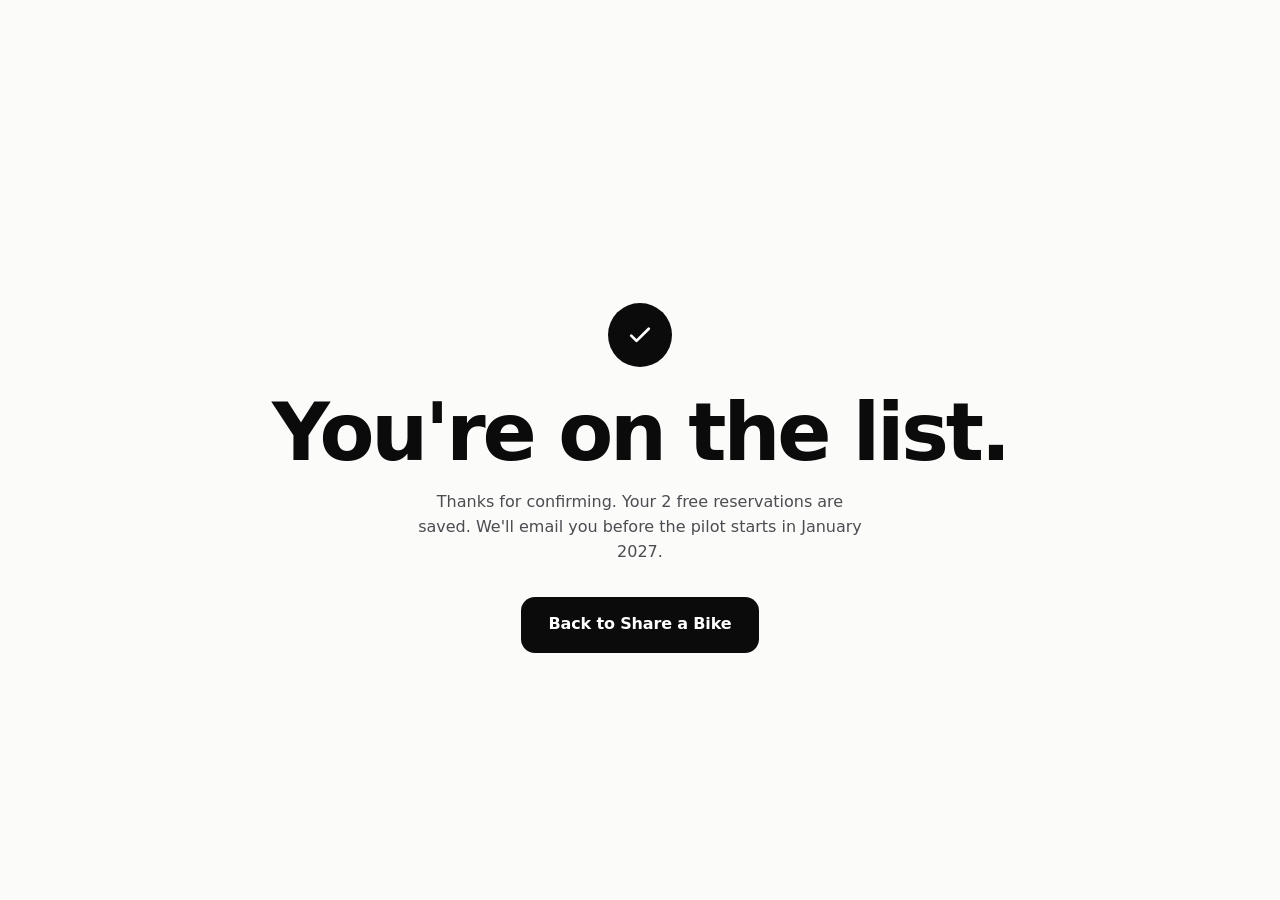
==== commit 6d6862a3: "Rename the service to "Share a Bike" Official name everywhere: header, footer, page titles, Open Gra" ====
--- a/bikeshare-website/site/confirmed.html
+++ b/bikeshare-website/site/confirmed.html
@@ -5,7 +5,7 @@
 <head>
   <meta charset="utf-8">
   <meta name="viewport" content="width=device-width, initial-scale=1, viewport-fit=cover, interactive-widget=resizes-content">
-  <title>You're on the list · Bike Rental</title>
+  <title>You're on the list · Share a Bike</title>
   <meta name="robots" content="noindex">
   <link rel="icon" href="img/favicon.svg" type="image/svg+xml">
   <link rel="stylesheet" href="css/style.css">
@@ -17,7 +17,7 @@
       <div class="thanks__icon" data-icon><svg viewBox="0 0 24 24"><path d="M5 12.5l4.2 4.2L19 7" fill="none" stroke="currentColor" stroke-width="2.2" stroke-linecap="round" stroke-linejoin="round"/></svg></div>
       <h1 class="h2" data-title>You're on the list.</h1>
       <p data-text>Thanks for confirming. Your 2 free reservations are saved. We'll email you before the pilot starts in January 2027.</p>
-      <a class="btn btn--dark btn--lg" href="index.html">Back to Bike Rental</a>
+      <a class="btn btn--dark btn--lg" href="index.html">Back to Share a Bike</a>
     </div>
   </main>
 </body>
--- a/bikeshare-website/site/css/style.css
+++ b/bikeshare-website/site/css/style.css
@@ -1,5 +1,5 @@
 /* ==========================================================================
-   Bike Rental · stylesheet
+   Share a Bike · stylesheet
    --------------------------------------------------------------------------
    1. Design tokens (colours, type, spacing)  <- change the look here
    2. Font (self-hosted Inter)
@@ -25,6 +25,7 @@
   --accent: #5DCAA5;      /* the ONE accent colour (logo mint), use sparingly: fills, dots, bars */
   --accent-strong: #127355; /* darker mint for small text, icons and focus rings (readable on white) */
   --accent-soft: #DDF4EB;   /* pale mint backgrounds */
+  --accent-mark: #0E8A62;   /* mint for chart marks (passes 3:1 on the grey cards) */
   --ok: #22A861;          /* "free" status in the app mockups */
 
   --font: "Inter", ui-sans-serif, system-ui, -apple-system, "Segoe UI", Roboto, sans-serif;
@@ -34,7 +35,8 @@
   --container: 1120px;
   --gutter: 20px;
   --section: clamp(64px, 8vw, 112px);
-  --ease: cubic-bezier(.2, .7, .2, 1);
+  --ease: cubic-bezier(0.23, 1, 0.32, 1); /* strong ease-out for all UI motion */
+  --ease-in-out: cubic-bezier(0.77, 0, 0.175, 1); /* things moving across the screen */
 
   color-scheme: light;
   interpolate-size: allow-keywords; /* smooth FAQ open/close in browsers that support it */
@@ -86,11 +88,13 @@
 button, input, select { font: inherit; color: inherit; }
 :focus-visible { outline: 2px solid var(--accent-strong); outline-offset: 3px; border-radius: 6px; }
 [hidden] { display: none !important; }
+::selection { background: var(--accent-soft); color: var(--ink); }
+input, select { caret-color: var(--accent-strong); accent-color: var(--accent-strong); }
 
 .svg-defs { position: absolute; width: 0; height: 0; overflow: hidden; }
 .skip-link {
   position: absolute; left: 12px; top: -60px; z-index: 100;
-  background: var(--ink); color: #fff; padding: 10px 16px; border-radius: 999px; text-decoration: none;
+  background: var(--ink); color: #fff; padding: 10px 16px; border-radius: 12px; text-decoration: none;
 }
 .skip-link:focus { top: 12px; }
 
@@ -102,7 +106,7 @@
 /* Typography scale: huge, tight headlines vs. small calm body */
 .h2 {
   font-size: clamp(2.5rem, 7.4vw, 5rem);
-  font-weight: 700; letter-spacing: -.048em; line-height: .98;
+  font-weight: 700; letter-spacing: -.04em; line-height: 1.04;
   max-width: 13em; text-wrap: balance;
 }
 .h2--sm { font-size: clamp(2.5rem, 6vw, 4rem); }
@@ -114,14 +118,14 @@
 .btn {
   --h: 48px;
   display: inline-flex; align-items: center; justify-content: center; gap: 10px;
-  height: var(--h); padding: 0 22px; border: 0; border-radius: 999px;
+  height: var(--h); padding: 0 22px; border: 0; border-radius: 12px;
   font-size: 15px; font-weight: 600; letter-spacing: -.01em; text-decoration: none; white-space: nowrap;
   cursor: pointer;
-  transition: transform .25s var(--ease), background-color .25s, color .25s, box-shadow .25s;
+  transition: transform .2s var(--ease), background-color .2s, color .2s;
 }
 .btn:active { transform: scale(.97); transition-duration: 100ms; }
-.btn--sm { --h: 42px; padding: 0 18px; font-size: 14px; }
-.btn--lg { --h: 56px; padding: 0 28px; font-size: 16px; }
+.btn--sm { --h: 44px; padding: 0 18px; font-size: 14px; border-radius: 14px; } /* concentric with the 24px header corners */
+.btn--lg { --h: 56px; padding: 0 28px; font-size: 16px; border-radius: 14px; }
 .btn--block { width: 100%; }
 .btn--dark { background: var(--ink); color: #fff; }
 @media (hover: hover) and (pointer: fine) { .btn--dark:hover { background: #2E2E33; transform: translateY(-1px); } }
@@ -136,8 +140,30 @@
 .badge {
   display: inline-flex; align-items: center; gap: 10px;
   padding: 7px 14px 7px 10px; border-radius: 999px;
-  background: var(--accent-soft);
   font-size: 14px; font-weight: 600; color: var(--ink);
+  position: relative; isolation: isolate;
+  /* frosted fallback (Safari, Firefox, iOS) */
+  background: rgba(255, 255, 255, .6);
+  -webkit-backdrop-filter: blur(12px) saturate(180%);
+  backdrop-filter: blur(12px) saturate(180%);
+  box-shadow: /* taste-skill-ignore: liquid-glass badge requested by the client */
+    inset 0 1px 0 rgba(255, 255, 255, .95),
+    inset 0 -1px 0 rgba(255, 255, 255, .5),
+    0 0 0 .5px rgba(0, 0, 0, .07),
+    0 8px 20px -8px rgba(0, 0, 0, .2);
+}
+.badge::before { /* taste-skill-ignore: glass rim */
+  content: ""; position: absolute; inset: 0; z-index: -1; border-radius: inherit; padding: 1px;
+  background: linear-gradient(170deg, rgba(255,255,255,1) 0%, rgba(255,255,255,.15) 40%, rgba(255,255,255,0) 60%, rgba(255,255,255,.7) 100%); /* taste-skill-ignore: glass rim */
+  -webkit-mask: linear-gradient(#000 0 0) content-box, linear-gradient(#000 0 0); /* taste-skill-ignore: glass rim */
+  -webkit-mask-composite: xor;
+  mask: linear-gradient(#000 0 0) content-box exclude, linear-gradient(#000 0 0); /* taste-skill-ignore: glass rim */
+  pointer-events: none;
+}
+/* real liquid glass (Chromium): the backdrop-filter url() is set per element by the script */
+.badge.glass--svg { background: radial-gradient(70% 120% at 50% 50%, rgba(255,255,255,.74), rgba(255,255,255,.34)); } /* taste-skill-ignore: liquid-glass */
+@media (prefers-reduced-transparency: reduce) {
+  .badge, .badge.glass--svg { background: rgba(255,255,255,.97); -webkit-backdrop-filter: none !important; backdrop-filter: none !important; }
 }
 .badge__dot { width: 8px; height: 8px; border-radius: 50%; background: var(--accent-strong); }
 
@@ -169,8 +195,8 @@
   pointer-events: auto;
   position: relative; isolation: isolate;
   display: flex; align-items: center; gap: 8px;
-  width: min(100%, 780px); height: 60px; padding: 0 8px 0 16px;
-  border-radius: 999px;
+  width: min(100%, 1400px); height: 64px; padding: 0 10px 0 20px;
+  border-radius: 24px;
 
   /* Frosted fallback: blur + saturation */
   background: rgba(255, 255, 255, .64);
@@ -185,7 +211,6 @@
     0 0 0 .5px rgba(0, 0, 0, .07),
     0 2px 4px rgba(0, 0, 0, .04),
     0 14px 34px -10px rgba(0, 0, 0, .22);
-  transition: box-shadow .3s, background-color .3s;
 }
 /* Gradient rim: catches light top-left and bottom, like a curved glass edge */
 .glass::before {
@@ -206,7 +231,7 @@
    the bent content stays visible. The tint is a bit stronger in the middle. */
 .glass.glass--svg {
   background:
-    radial-gradient(70% 120% at 50% 50%, /* taste-skill-ignore: liquid-glass required by the brief */ rgba(255,255,255,.34), rgba(255,255,255,.12));
+    radial-gradient(70% 120% at 50% 50%, /* taste-skill-ignore: liquid-glass required by the brief */ rgba(255,255,255,.74), rgba(255,255,255,.32));
   -webkit-backdrop-filter: url(#liquid-glass);
   backdrop-filter: url(#liquid-glass);
 }
@@ -219,10 +244,10 @@
 .logo__mark { width: 32px; height: 30px; color: var(--ink); }
 .logo__mark svg { width: 100%; height: 100%; }
 
-.nav { position: relative; display: flex; align-items: center; gap: 2px; }
+.nav { position: absolute; left: 50%; top: 50%; transform: translate(-50%, -50%); display: flex; align-items: center; gap: 2px; } /* centred in the bar */
 .nav__link {
   position: relative; z-index: 1;
-  padding: 9px 15px; border-radius: 999px;
+  padding: 9px 15px; border-radius: 10px;
   font-size: 14px; font-weight: 550; color: #2A2A2E; text-decoration: none;
   transition: color .2s;
 }
@@ -231,43 +256,73 @@
 .nav__lens {
   position: absolute; left: 0; top: 50%; height: 38px; width: var(--w, 0px);
   transform: translate(var(--x, 0px), -50%);
-  border-radius: 999px;
+  border-radius: 10px;
   background: rgba(255, 255, 255, .6);
   box-shadow: inset 0 1px 0 #fff, inset 0 -1px 0 rgba(255,255,255,.6), 0 0 0 .5px rgba(0,0,0,.06), 0 4px 12px -4px rgba(0,0,0,.18); /* taste-skill-ignore: glass lens on hover */
   -webkit-backdrop-filter: blur(6px) saturate(160%);
   backdrop-filter: blur(6px) saturate(160%);
   opacity: 0;
-  transition: transform .45s var(--ease), width .45s var(--ease), opacity .25s;
+  transition: transform 240ms var(--ease), width 240ms var(--ease), opacity 150ms;
   pointer-events: none;
 }
 .nav.is-hovering .nav__lens { opacity: 1; }
 .header__cta { margin-left: 4px; }
+
+/* Fold-out menus (js/nav-menu.js) */
+.nav__item { position: relative; }
+.nav__link { display: inline-flex; align-items: center; gap: 4px; }
+.nav__chev { width: 14px; height: 14px; color: var(--ink-2); transition: transform 200ms var(--ease); }
+.nav__item.is-open .nav__chev { transform: rotate(180deg); }
+.nav__menu {
+  position: absolute; top: 100%; left: 50%; z-index: 2;
+  padding-top: 18px; /* hover bridge between the link and the panel */
+  transform: translateX(-50%);
+  visibility: hidden; pointer-events: none;
+  transition: visibility 0s linear 140ms;
+}
+.nav__item.is-open .nav__menu { visibility: visible; pointer-events: auto; transition-delay: 0s; }
+.nav__panel {
+  display: grid; gap: 2px; width: 300px; padding: 8px; border-radius: 18px;
+  background: rgba(255, 255, 255, .96);
+  -webkit-backdrop-filter: blur(20px) saturate(180%);
+  backdrop-filter: blur(20px) saturate(180%);
+  box-shadow: inset 0 1px 0 #fff, 0 0 0 .5px rgba(0,0,0,.08), 0 18px 40px -12px rgba(0,0,0,.25); /* taste-skill-ignore: floating menu */
+  opacity: 0; transform: translateY(-6px) scale(.97); transform-origin: top center;
+  transition: opacity 120ms var(--ease), transform 120ms var(--ease);
+}
+.nav__item.is-open .nav__panel { opacity: 1; transform: none; transition-duration: 180ms; }
+.nav__sub { display: grid; gap: 2px; padding: 10px 12px; border-radius: 12px; text-decoration: none; transition: background-color 150ms ease; }
+.nav__sub b { font-size: 14px; font-weight: 600; color: var(--ink); }
+.nav__sub span { font-size: 13px; color: var(--ink-2); }
+.nav__sub:focus-visible { outline-offset: -2px; }
+.nav__sub:active { background: rgba(0,0,0,.06); }
+@media (hover: hover) and (pointer: fine) { .nav__sub:hover { background: rgba(0,0,0,.05); } }
 .show-xs { display: none; }
 
 .menu-toggle {
-  display: none; width: 42px; height: 42px; border: 0; border-radius: 50%;
+  display: none; width: 44px; height: 44px; border: 0; border-radius: 14px;
   background: rgba(255,255,255,.6);
   align-items: center; justify-content: center; cursor: pointer;
 }
 .menu-toggle svg { width: 20px; height: 20px; }
 .mobile-menu {
   pointer-events: auto;
-  width: min(100%, 780px); padding: 8px; border-radius: 24px;
+  width: min(100%, 1400px); padding: 8px; border-radius: 24px;
   display: grid;
   background: rgba(255,255,255,.9);
   -webkit-backdrop-filter: blur(20px) saturate(180%);
   backdrop-filter: blur(20px) saturate(180%);
   box-shadow: inset 0 1px 0 #fff, 0 0 0 .5px rgba(0,0,0,.07), 0 18px 40px -12px rgba(0,0,0,.25); /* taste-skill-ignore: floating menu */
-  animation: menu-in .3s var(--ease);
-}
+  transition: opacity 200ms var(--ease), transform 200ms var(--ease);
+}
+@starting-style { .mobile-menu { opacity: 0; transform: translateY(-6px) scale(.98); } }
 .mobile-menu a { padding: 14px 16px; border-radius: 14px; font-size: 17px; font-weight: 600; letter-spacing: -.02em; text-decoration: none; }
 .mobile-menu a:active { background: rgba(0,0,0,.06); }
-@keyframes menu-in { from { opacity: 0; transform: translateY(-8px) scale(.98); } }
 
 @media (max-width: 760px) {
   .nav { display: none; }
   .menu-toggle { display: inline-flex; }
-  .glass { height: 56px; padding: 0 7px 0 14px; gap: 6px; }
+  .glass { height: 60px; padding: 0 8px 0 16px; gap: 6px; border-radius: 22px; }
 }
 @media (max-width: 380px) {
   .hide-xs { display: none; }
@@ -278,14 +333,16 @@
 
 /* --- Hero --- */
 .hero { position: relative; padding-top: clamp(128px, 13vw, 168px); overflow: hidden; }
-.hero__map { position: absolute; inset: 0 0 auto 0; width: 100%; height: 760px; z-index: -1; pointer-events: none; }
-.hero__route { animation: route 30s linear infinite; }
-@keyframes route { to { stroke-dashoffset: -600; } }
+.hero__map { position: absolute; top: 0; left: 50%; width: 1440px; max-width: none; height: 760px; transform: translateX(-50%); overflow: visible; z-index: -1; pointer-events: none; }
+@media (min-width: 901px) { .hero { padding-top: 168px; } } /* badge centre = route line (y 186) */
+/* small screens: show the start of the trip (station label, fields, trees, water) instead of the middle */
+@media (max-width: 900px) { .hero__map { left: 0; transform: translate(-100px, -40px); } } /* route behind the badge (badge centre at 146px), start pin left of it */
+@media (max-width: 900px) { .hero__map-wide { display: none; } } /* keep the headline area clean on phones */
 .hero__inner { display: flex; flex-direction: column; align-items: center; text-align: center; }
 .hero__title {
   margin-top: 28px;
-  font-size: clamp(3rem, 12.5vw, 8rem);
-  font-weight: 750; letter-spacing: -.058em; line-height: .9;
+  font-size: clamp(2.75rem, 11vw, 6rem);
+  font-weight: 750; letter-spacing: -.04em; line-height: 1;
 }
 .hero__sub { margin-top: 28px; font-size: clamp(1.125rem, 2vw, 1.35rem); color: var(--ink-2); max-width: 30em; text-wrap: balance; }
 .hero__actions { margin-top: 36px; display: flex; flex-wrap: wrap; gap: 12px; justify-content: center; }
@@ -301,6 +358,21 @@
   gap: clamp(16px, 3vw, 40px); padding-top: 6%;
 }
 .phone--main { font-size: clamp(12px, 1.55vw, 17.5px); }
+/* Hero intro: the phones rise in order once the hero visual comes into view;
+   the route to EDEKA Paasch draws itself once on load, then the pin lands. */
+.js .hero__visual .phone { animation: phone-rise 900ms var(--ease) both paused; }
+.js .hero__visual.is-in .phone { animation-play-state: running; }
+.js .hero__visual .phone--main { animation-delay: 120ms; }
+.js .hero__visual .phone--left { animation-delay: 220ms; }
+.js .hero__visual .phone--right { animation-delay: 300ms; }
+@keyframes phone-rise { from { opacity: 0; transform: translateY(48px); } }
+.js .hero__route-draw { stroke-dasharray: 1 1; stroke-dashoffset: 1; animation: route-draw 1600ms var(--ease-in-out) 400ms forwards; }
+@keyframes route-draw { to { stroke-dashoffset: 0; } }
+.js .hero__pin { transform-box: fill-box; transform-origin: center; animation: pin-in 300ms var(--ease) 1900ms both; }
+@keyframes pin-in { from { opacity: 0; transform: scale(.9); } }
+.hero__rider { opacity: 0; transition: opacity 250ms var(--ease); }
+.hero__rider.is-riding { opacity: 1; }
+
 .phone--side { font-size: clamp(11px, 1.3vw, 15px); margin-top: 7%; }
 @media (max-width: 760px) {
   .hero__actions { width: 100%; flex-direction: column; }
@@ -327,10 +399,10 @@
 /* --- Problem --- */
 .bignum { margin-top: clamp(40px, 6vw, 72px); }
 .bignum__value {
-  font-size: clamp(5.5rem, 10.5vw, 10rem); font-weight: 750; white-space: nowrap; letter-spacing: -.07em; line-height: .82;
+  font-size: clamp(5rem, 9vw, 8.5rem); font-weight: 750; white-space: nowrap; letter-spacing: -.04em; line-height: .9;
   font-variant-numeric: tabular-nums;
 }
-.bignum__value span { color: var(--accent); letter-spacing: -.05em; }
+.bignum__value span { color: var(--accent-strong); }
 .bignum__caption { margin-top: 20px; font-size: clamp(1.25rem, 3vw, 2rem); letter-spacing: -.03em; line-height: 1.2; color: var(--ink-2); font-weight: 550; }
 .bignum__caption strong { color: var(--ink); font-weight: 650; }
 
@@ -341,7 +413,7 @@
 .planner { padding: clamp(24px, 3.5vw, 40px); border-radius: var(--radius-lg); background: var(--card); display: grid; gap: 22px; }
 .planner__head { display: flex; justify-content: space-between; align-items: baseline; gap: 16px; }
 .planner__label { font-size: 17px; font-weight: 650; letter-spacing: -.02em; }
-.planner__value { font-size: clamp(2.5rem, 5vw, 3.5rem); font-weight: 750; letter-spacing: -.05em; line-height: 1; font-variant-numeric: tabular-nums; }
+.planner__value { font-size: clamp(2.5rem, 5vw, 3.5rem); font-weight: 750; letter-spacing: -.04em; line-height: 1; font-variant-numeric: tabular-nums; }
 .planner__range { width: 100%; height: 32px; margin: 0; background: none; -webkit-appearance: none; appearance: none; cursor: pointer; }
 .planner__range::-webkit-slider-runnable-track { height: 8px; border-radius: 99px; background: #DDDDD8; }
 .planner__range::-moz-range-track { height: 8px; border-radius: 99px; background: #DDDDD8; }
@@ -351,7 +423,7 @@
 .planner__row { display: grid; grid-template-columns: 76px 1fr; grid-template-areas: "mode track" ". result"; gap: 8px 16px; align-items: center; }
 .planner__mode { grid-area: mode; font-size: 15px; font-weight: 650; }
 .planner__track { grid-area: track; display: flex; gap: 3px; height: 28px; }
-.seg { width: calc(var(--m) / var(--total) * 100%); border-radius: 7px; background: var(--ink); transition: width .5s var(--ease); }
+.seg { width: calc(var(--m) / var(--total) * 100%); border-radius: 7px; background: var(--ink); transition: width 120ms var(--ease), background-color 150ms ease; } /* follows the thumb while dragging */
 .seg--stay { background: var(--accent); }
 .seg--late { background: #D93A2B; }
 .planner__result { grid-area: result; font-size: 15px; color: var(--ink-2); }
@@ -362,12 +434,10 @@
 
 /* --- How it works --- */
 .steps { margin: clamp(48px, 7vw, 80px) 0 0; padding: 0; list-style: none; display: grid; grid-template-columns: repeat(2, 1fr); gap: 16px; }
-.step { display: flex; flex-direction: column; padding: clamp(28px, 4vw, 44px); padding-bottom: 0; overflow: hidden; transition: transform .4s var(--ease), box-shadow .4s; }
-@media (hover: hover) and (pointer: fine) { .step:hover { transform: translateY(-4px); } }
+.step { display: flex; flex-direction: column; padding: clamp(28px, 4vw, 44px); padding-bottom: 0; overflow: hidden; }
 .step__text p { margin-top: 12px; color: var(--ink-2); font-size: 15px; max-width: 26em; }
 .step__visual { margin-top: 36px; height: 280px; display: flex; justify-content: center; align-items: flex-start; overflow: hidden; }
-.phone--crop { font-size: 14px; transition: transform .5s var(--ease); }
-@media (hover: hover) and (pointer: fine) { .step:hover .phone--crop { transform: translateY(-8px); } }
+.phone--crop { font-size: 14px; }
 @media (max-width: 760px) {
   .steps { grid-template-columns: 1fr; }
   .step__visual { height: 240px; }
@@ -376,12 +446,11 @@
 
 /* --- Pricing --- */
 .plans { margin-top: clamp(48px, 7vw, 80px); display: grid; grid-template-columns: repeat(3, 1fr); gap: 16px; align-items: stretch; }
-.plan { position: relative; display: flex; flex-direction: column; padding: 36px 32px 32px; transition: transform .4s var(--ease), box-shadow .4s; }
-@media (hover: hover) and (pointer: fine) { .plan:hover { transform: translateY(-4px); } }
+.plan { position: relative; display: flex; flex-direction: column; padding: 36px 32px 32px; }
 .plan .btn { margin-top: auto; }
 .plan__name { font-size: 18px; font-weight: 650; letter-spacing: -.02em; }
 .plan__price { margin-top: 18px; display: flex; align-items: baseline; gap: 8px; }
-.plan__price b { font-size: clamp(2.8rem, 5vw, 3.6rem); font-weight: 750; letter-spacing: -.05em; line-height: 1; }
+.plan__price b { font-size: clamp(2.8rem, 5vw, 3.6rem); font-weight: 750; letter-spacing: -.04em; line-height: 1; }
 .plan__price span { font-size: 14px; color: var(--ink-2); }
 .plan__desc { margin-top: 10px; font-size: 15px; color: var(--ink-2); }
 .plan--featured { background: var(--accent-soft); }
@@ -391,6 +460,22 @@
   padding: 5px 11px; border-radius: 999px;
   background: var(--surface); color: var(--accent-strong); font-size: 13px; font-weight: 650;
 }
+/* Single ride price chart: one series as a line with direct value labels */
+.price-chart { margin: 4px 0 28px; }
+.price-chart__title { font-size: 14px; font-weight: 600; color: var(--ink); margin-bottom: 8px; }
+.price-line { display: block; width: 100%; height: auto; overflow: visible; }
+.price-line__base { stroke: #DDDDD8; stroke-width: 1; } /* taste-skill-ignore: chart baseline */
+.price-line__area { fill: var(--accent-soft); }
+.price-line__path { fill: none; stroke: var(--accent-mark); stroke-width: 2.5; stroke-linecap: round; stroke-linejoin: round; }
+.price-line__dot { fill: var(--accent-mark); stroke: var(--card); stroke-width: 2; }
+.price-line__val { font-size: 13px; font-weight: 650; fill: var(--ink); font-variant-numeric: tabular-nums; }
+.price-line__x { font-size: 13px; fill: var(--ink-2); }
+/* draws once when the card scrolls into view */
+.js .plan.reveal .price-line__path { stroke-dasharray: 1 1; stroke-dashoffset: 1; transition: stroke-dashoffset 900ms var(--ease-in-out) 150ms; }
+.js .plan.reveal.is-in .price-line__path { stroke-dashoffset: 0; }
+.js .plan.reveal .price-line__area, .js .plan.reveal .price-line__dot, .js .plan.reveal .price-line__val { opacity: 0; transition: opacity 300ms var(--ease) 800ms; }
+.js .plan.reveal.is-in .price-line__area, .js .plan.reveal.is-in .price-line__dot, .js .plan.reveal.is-in .price-line__val { opacity: 1; }
+.plans__note { margin-top: 24px; font-size: 15px; color: var(--ink-2); max-width: 44em; }
 @media (max-width: 900px) {
   .plans { grid-template-columns: 1fr; }
   .plan--featured { order: -1; }
@@ -403,7 +488,7 @@
   padding: clamp(28px, 5vw, 64px); border-radius: var(--radius-lg); background: var(--card);
 }
 .owner-card__worth { display: flex; flex-wrap: wrap; align-items: baseline; gap: 4px 12px; }
-.owner-card__worth b { font-size: clamp(1.8rem, 3.6vw, 2.6rem); font-weight: 750; letter-spacing: -.045em; }
+.owner-card__worth b { font-size: clamp(1.8rem, 3.6vw, 2.6rem); font-weight: 750; letter-spacing: -.04em; }
 .owner-card__worth span { font-size: 15px; color: var(--ink-2); }
 .owner-card__req { margin-bottom: 28px; font-size: 14px; color: var(--ink-2); }
 .owner-card__req b { color: var(--ink-2); font-weight: 600; }
@@ -453,12 +538,16 @@
   padding: clamp(28px, 5vw, 64px); border-radius: var(--radius-lg); background: var(--card);
 }
 .counter { margin-top: 40px; display: grid; gap: 18px; max-width: 380px; }
+.counter__goal { display: grid; gap: 10px; }
+.counter__headline { font-size: clamp(2rem, 4vw, 2.75rem); font-weight: 750; letter-spacing: -.04em; line-height: 1.02; }
+.counter__text { font-size: 16px; color: var(--ink-2); max-width: 26em; }
+.counter__live { display: grid; gap: 18px; }
 .counter__total { font-size: 16px; color: var(--ink-2); }
-.counter__total b { display: block; font-size: clamp(3rem, 6vw, 4.25rem); font-weight: 750; letter-spacing: -.05em; line-height: 1; color: var(--ink); font-variant-numeric: tabular-nums; margin-bottom: 6px; }
+.counter__total b { display: block; font-size: clamp(3rem, 6vw, 4.25rem); font-weight: 750; letter-spacing: -.04em; line-height: 1; color: var(--ink); font-variant-numeric: tabular-nums; margin-bottom: 6px; }
 .goal__row { display: flex; justify-content: space-between; font-size: 13px; color: var(--ink-2); margin-bottom: 8px; font-variant-numeric: tabular-nums; }
 .goal__row b { color: var(--ink); font-weight: 650; }
 .goal__bar { height: 6px; border-radius: 99px; background: #E0E0DC; overflow: hidden; }
-.goal__bar i { display: block; height: 100%; width: 0; border-radius: inherit; background: var(--ink); transition: width 1.2s var(--ease); }
+.goal__bar i { display: block; height: 100%; border-radius: inherit; background: var(--ink); transform: scaleX(0); transform-origin: left; transition: transform 700ms var(--ease); }
 .goal:last-child .goal__bar i { background: var(--accent); }
 
 .signup__formwrap { background: var(--surface); border-radius: var(--radius); padding: clamp(22px, 3.5vw, 36px); }
@@ -477,10 +566,15 @@
   background-image: url("data:image/svg+xml,%3Csvg xmlns='http://www.w3.org/2000/svg' viewBox='0 0 24 24'%3E%3Cpath d='M6 9l6 6 6-6' fill='none' stroke='%230B0B0C' stroke-width='2' stroke-linecap='round'/%3E%3C/svg%3E");
   background-repeat: no-repeat; background-position: right 14px center; background-size: 18px;
 }
-.field input::placeholder { color: #A5A5A9; }
+.field input::placeholder { color: #737378; }
 .field input:focus, .field select:focus { outline: none; background: var(--surface); border-color: var(--ink); box-shadow: 0 0 0 4px rgba(11,11,12,.07); } /* taste-skill-ignore: form field focus ring */
 .field input[aria-invalid="true"], .field select[aria-invalid="true"] { border-color: #D93A2B; box-shadow: 0 0 0 4px rgba(217,58,43,.1); } /* taste-skill-ignore: form field error state */
-.field__hint { font-size: 13px; color: var(--ink-3); }
+.field__hint { font-size: 13px; color: var(--ink-2); }
+.field__error { font-size: 14px; font-weight: 550; color: #B42318; transition: opacity 150ms var(--ease), transform 150ms var(--ease); }
+@starting-style { .field__error { opacity: 0; transform: translateY(-4px); } }
+#bike-type-field { transition: opacity 200ms var(--ease), transform 200ms var(--ease); }
+@starting-style { #bike-type-field { opacity: 0; transform: translateY(-6px); } }
+.check + .field__error { margin: -8px 0 0 34px; }
 
 .segmented { display: grid; grid-template-columns: repeat(3, 1fr); gap: 4px; padding: 4px; border-radius: var(--radius-sm); background: var(--card); }
 .segmented label { position: relative; margin: 0; cursor: pointer; }
@@ -493,6 +587,20 @@
 }
 .segmented input:checked + span { background: var(--ink); color: #fff; }
 .segmented input:focus-visible + span { outline: 2px solid var(--accent-strong); outline-offset: 2px; }
+.segmented__active { display: none; }
+@supports selector(:has(*)) {
+  .segmented { position: relative; }
+  .segmented input:checked + span { background: transparent; color: var(--ink-2); }
+  .segmented__active {
+    position: absolute; inset: 4px; display: grid; grid-template-columns: repeat(3, 1fr); gap: 4px;
+    border-radius: 11px; background: var(--ink); pointer-events: none;
+    clip-path: inset(0 calc(66.667% + 2.667px) 0 0 round 11px);
+    transition: clip-path 250ms var(--ease-in-out);
+  }
+  .segmented__active span { display: flex; align-items: center; justify-content: center; text-align: center; padding: 6px 8px; font-size: 14px; font-weight: 600; line-height: 1.2; color: #fff; }
+  .segmented:has(input[value="lend"]:checked) .segmented__active { clip-path: inset(0 calc(33.333% + 1.333px) 0 calc(33.333% + 1.333px) round 11px); }
+  .segmented:has(input[value="both"]:checked) .segmented__active { clip-path: inset(0 0 0 calc(66.667% + 2.667px) round 11px); }
+}
 
 .check { position: relative; display: flex; gap: 12px; align-items: flex-start; font-size: 14px; color: var(--ink-2); cursor: pointer; line-height: 1.45; }
 .check input { position: absolute; opacity: 0; width: 22px; height: 22px; margin: 0; cursor: pointer; }
@@ -500,7 +608,7 @@
   flex: none; display: grid; place-items: center; width: 22px; height: 22px; border-radius: 7px;
   background: var(--bg); box-shadow: inset 0 0 0 1.5px #C9C9C5; transition: background-color .2s, box-shadow .2s; /* taste-skill-ignore: checkbox (form field) */
 }
-.check__box svg { width: 14px; height: 14px; color: #fff; opacity: 0; transform: scale(.6); transition: opacity .2s, transform .25s var(--ease); }
+.check__box svg { width: 14px; height: 14px; color: #fff; opacity: 0; transform: scale(.85); transition: opacity 150ms var(--ease), transform 150ms var(--ease); }
 .check input:checked + .check__box { background: var(--ink); box-shadow: none; } /* taste-skill-ignore: checkbox (form field) */
 .check input:checked + .check__box svg { opacity: 1; transform: none; }
 .check input:focus-visible + .check__box { outline: 2px solid var(--accent-strong); outline-offset: 2px; }
@@ -508,12 +616,17 @@
 .check a { color: var(--ink); text-underline-offset: 2px; }
 
 .hp { position: absolute; width: 1px; height: 1px; overflow: hidden; clip-path: inset(50%); white-space: nowrap; }
-.form__error { padding: 12px 14px; border-radius: 12px; background: #FDECEA; color: #A42A1E; font-size: 14px; }
-.form__fine { font-size: 13px; color: var(--ink-3); text-align: center; }
-
-.thanks { text-align: center; padding: 32px 8px; outline: none; animation: thanks-in .6s var(--ease); }
+.form__error { padding: 12px 14px; border-radius: 12px; background: #FDECEA; color: #A42A1E; font-size: 14px; font-weight: 550; }
+.form__fine { font-size: 13px; color: var(--ink-2); text-align: center; }
+.link-btn { padding: 0; border: 0; background: none; font: inherit; font-weight: 600; color: var(--ink); text-decoration: underline; text-underline-offset: 3px; cursor: pointer; }
+
+.thanks { text-align: center; padding: 32px 8px; outline: none; animation: thanks-in 450ms var(--ease); }
 .thanks__icon { display: grid; place-items: center; width: 64px; height: 64px; margin: 0 auto 24px; border-radius: 50%; background: var(--ink); color: #fff; }
 .thanks__icon svg { width: 30px; height: 30px; }
+.thanks__icon { animation: check-pop 400ms var(--ease) both; }
+.thanks__icon svg { stroke-dasharray: 20; stroke-dashoffset: 20; animation: check-draw 320ms var(--ease) 180ms forwards; }
+@keyframes check-pop { from { opacity: 0; transform: scale(.9); } }
+@keyframes check-draw { to { stroke-dashoffset: 0; } }
 .thanks p { margin: 12px auto 0; max-width: 26em; color: var(--ink-2); }
 .thanks p b { color: var(--ink); overflow-wrap: anywhere; }
 @keyframes thanks-in { from { opacity: 0; transform: translateY(12px); } }
@@ -534,16 +647,15 @@
   font-size: clamp(1.05rem, 2vw, 1.25rem); font-weight: 600; letter-spacing: -.02em;
 }
 .faq summary::-webkit-details-marker { display: none; }
-.faq summary svg { flex: none; width: 22px; height: 22px; color: var(--ink-2); transition: transform .35s var(--ease); }
+.faq summary svg { flex: none; width: 22px; height: 22px; color: var(--ink-2); transition: transform 200ms var(--ease); }
 .faq details[open] summary svg { transform: rotate(45deg); }
 .faq details p { padding-bottom: 22px; max-width: 38em; color: var(--ink-2); }
-.faq details::details-content { height: 0; overflow: clip; transition: height .4s var(--ease), content-visibility .4s allow-discrete; }
+.faq details::details-content { height: 0; overflow: clip; transition: height 250ms var(--ease), content-visibility 250ms allow-discrete; }
 .faq details[open]::details-content { height: auto; }
 
 /* --- Team --- */
 .team { margin-top: clamp(48px, 7vw, 80px); display: grid; grid-template-columns: repeat(4, 1fr); gap: 16px; }
-.team li { display: flex; flex-direction: column; padding: 28px; border-radius: var(--radius); background: var(--card); transition: transform .4s var(--ease); }
-@media (hover: hover) and (pointer: fine) { .team li:hover { transform: translateY(-4px); } }
+.team li { display: flex; flex-direction: column; padding: 28px; border-radius: var(--radius); background: var(--card); }
 .team b { margin-top: 28px; font-size: 18px; font-weight: 650; letter-spacing: -.02em; }
 .team li > span:last-child { font-size: 14px; color: var(--ink-2); }
 .avatar { display: grid; place-items: center; width: 64px; height: 64px; border-radius: 50%; font-size: 22px; font-weight: 700; letter-spacing: -.02em; }
@@ -556,8 +668,8 @@
 .footer a { text-decoration: none; transition: color .2s; }
 @media (hover: hover) and (pointer: fine) { .footer a:hover { color: #fff; } .footer a.btn--light:hover { color: var(--ink); } }
 .footer__top { display: grid; grid-template-columns: 1fr 1.6fr; gap: 56px; }
-.footer__word { font-size: clamp(2.25rem, 4vw, 3.25rem); font-weight: 750; letter-spacing: -.045em; line-height: 1; color: #fff; margin-bottom: 16px; }
-.footer__giant { margin-top: clamp(64px, 9vw, 120px); font-size: clamp(3.5rem, 14.6vw, 14rem); font-weight: 750; letter-spacing: -.065em; line-height: .78; color: #fff; white-space: nowrap; text-align: center; overflow: hidden; }
+.footer__word { font-size: clamp(2.25rem, 4vw, 3.25rem); font-weight: 750; letter-spacing: -.04em; line-height: 1; color: #fff; margin-bottom: 16px; }
+.footer__giant { margin-top: clamp(64px, 9vw, 120px); font-size: clamp(3.25rem, 13.2vw, 12.5rem); font-weight: 750; letter-spacing: -.04em; line-height: .9; color: #fff; white-space: nowrap; text-align: center; overflow: hidden; }
 .footer__giant span { color: var(--accent); }
 .footer__brand p:not(.footer__word) { margin-bottom: 28px; font-size: 15px; }
 .footer__cols { display: grid; grid-template-columns: repeat(4, 1fr); gap: 32px; }
@@ -569,6 +681,30 @@
   .footer__cols { grid-template-columns: repeat(2, 1fr); }
 }
 
+/* Cookie notice (js/cookie-banner.js) */
+.cookie {
+  position: fixed; z-index: 60;
+  left: max(16px, env(safe-area-inset-left, 0px)); right: max(16px, env(safe-area-inset-right, 0px));
+  bottom: calc(16px + env(safe-area-inset-bottom, 0px));
+  margin-inline: auto; width: min(100% - 32px, 720px);
+  display: flex; align-items: center; gap: 16px; padding: 14px 14px 14px 20px; border-radius: 20px;
+  background: rgba(255, 255, 255, .88);
+  -webkit-backdrop-filter: blur(20px) saturate(180%);
+  backdrop-filter: blur(20px) saturate(180%);
+  box-shadow: inset 0 1px 0 #fff, 0 0 0 .5px rgba(0,0,0,.08), 0 18px 40px -12px rgba(0,0,0,.25); /* taste-skill-ignore: floating notice */
+  transition: opacity 200ms var(--ease), transform 200ms var(--ease);
+}
+@starting-style { .cookie { opacity: 0; transform: translateY(12px); } }
+.cookie.is-leaving { opacity: 0; transform: translateY(12px); }
+.cookie__text { flex: 1; min-width: 0; font-size: 14px; color: var(--ink-2); }
+.cookie__text b { color: var(--ink); font-weight: 600; }
+.cookie__text a { color: var(--ink); text-underline-offset: 2px; }
+.cookie__actions { display: flex; gap: 8px; flex: none; }
+@media (max-width: 560px) {
+  .cookie { flex-direction: column; align-items: stretch; padding: 16px; }
+  .cookie__actions .btn { flex: 1; }
+}
+
 /* 7. PHONE MOCKUPS ----------------------------------------------------------
    Everything inside is sized in em, so a phone scales with its font-size.
    Width = 17.5em. */
@@ -589,11 +725,11 @@
 .app__title { margin-top: .15em; font-size: 1.45em; font-weight: 750; letter-spacing: -.035em; }
 .app__title--sm { font-size: 1.15em; margin-top: .9em; }
 .app__note { margin-top: .6em; font-size: .72em; color: var(--ink-2); line-height: 1.45; }
-.app__cta { margin-top: .9em; display: flex; align-items: center; justify-content: center; height: 2.9em; border-radius: 1.45em; background: var(--ink); color: #fff; font-size: .82em; font-weight: 650; }
+.app__cta { margin-top: .9em; display: flex; align-items: center; justify-content: center; height: 2.9em; border-radius: .75em; background: var(--ink); color: #fff; font-size: .82em; font-weight: 650; }
 .app__cta--ghost { width: 100%; margin-top: 1.4em; background: var(--card); color: var(--ink); }
 
 .chips { display: flex; gap: .4em; margin: .9em 0 .8em; }
-.chip { padding: .45em .8em; border-radius: 1em; background: var(--card); font-size: .7em; font-weight: 600; color: var(--ink-2); }
+.chip { padding: .45em .8em; border-radius: .6em; background: var(--card); font-size: .7em; font-weight: 600; color: var(--ink-2); }
 .chip--on { background: var(--ink); color: #fff; }
 
 .bike-item { display: flex; align-items: center; gap: .7em; padding: .7em; margin-top: .5em; border-radius: 1em; background: #F6F6F4; }
@@ -603,7 +739,7 @@
 .bike-item__body { flex: 1; display: grid; min-width: 0; }
 .bike-item__body b { font-size: .8em; font-weight: 650; letter-spacing: -.01em; }
 .bike-item__body small { font-size: .66em; color: #6A6A70; white-space: nowrap; overflow: hidden; text-overflow: ellipsis; }
-.tag { padding: .3em .6em; border-radius: 1em; background: #EBEBE8; font-size: .62em; font-weight: 650; color: var(--ink-3); }
+.tag { padding: .3em .6em; border-radius: .5em; background: #EBEBE8; font-size: .62em; font-weight: 650; color: #626267; }
 .tag--ok { background: #DFF5E8; color: #0F6E3F; }
 
 .mapview { position: relative; height: 62%; margin-top: -3em; }
@@ -633,20 +769,20 @@
 
 /* 8. SCROLL ANIMATIONS ------------------------------------------------------
    Only active when JS runs (html.js), so the page is fully visible without JS. */
-.js .reveal { opacity: 0; transform: translateY(26px); transition: opacity .9s var(--ease), transform .9s var(--ease); transition-delay: var(--d, 0s); }
+.js .reveal { opacity: 0; transform: translateY(16px); transition: opacity 600ms var(--ease), transform 600ms var(--ease); transition-delay: var(--d, 0s); }
 .js .reveal.is-in { opacity: 1; transform: none; }
 
 @media (prefers-reduced-motion: reduce) {
   html { scroll-behavior: auto; }
-  *, *::before, *::after { animation-duration: .01ms !important; animation-iteration-count: 1 !important; transition-duration: .01ms !important; }
-  .js .reveal { opacity: 1; transform: none; }
+  *, *::before, *::after { animation-duration: .01ms !important; animation-delay: 0s !important; animation-iteration-count: 1 !important; transition-duration: .01ms !important; }
+  .js .reveal { transform: none; transition: opacity 300ms ease !important; }
   .ticker__track { animation: none; flex-wrap: wrap; width: auto; justify-content: center; }
   .ticker__list[aria-hidden] { display: none; }
 }
 
 /* 9. LEGAL PAGES -------------------------------------------------------------- */
 .legal { padding-top: clamp(120px, 16vw, 168px); padding-bottom: 40px; }
-.legal h1 { font-size: clamp(2.5rem, 7vw, 4.5rem); font-weight: 750; letter-spacing: -.05em; line-height: 1; }
+.legal h1 { font-size: clamp(2.5rem, 7vw, 4.5rem); font-weight: 750; letter-spacing: -.04em; line-height: 1; }
 .legal h2 { margin-top: 48px; font-size: 1.35rem; font-weight: 650; letter-spacing: -.025em; }
 .legal p, .legal li { margin-top: 12px; color: var(--ink-2); max-width: 42em; }
 .legal ul { list-style: disc; padding-left: 1.25em; }
